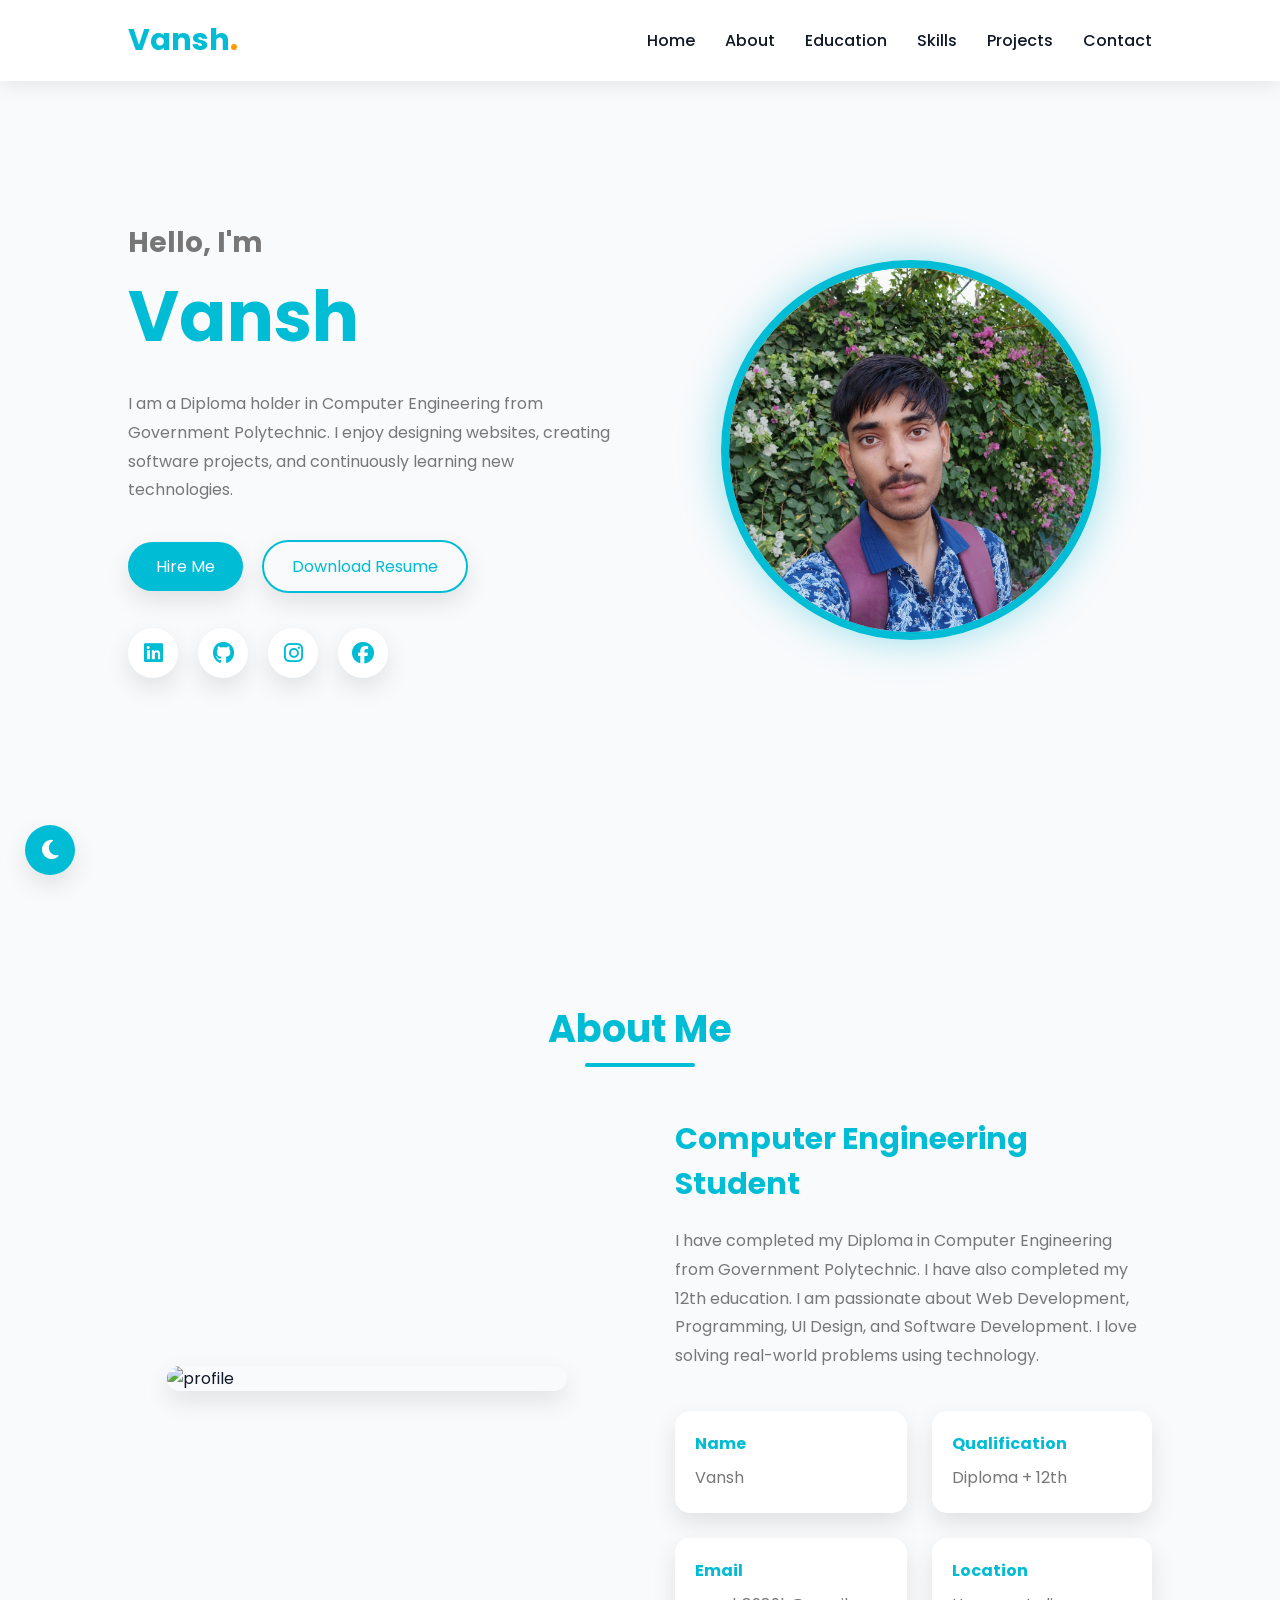
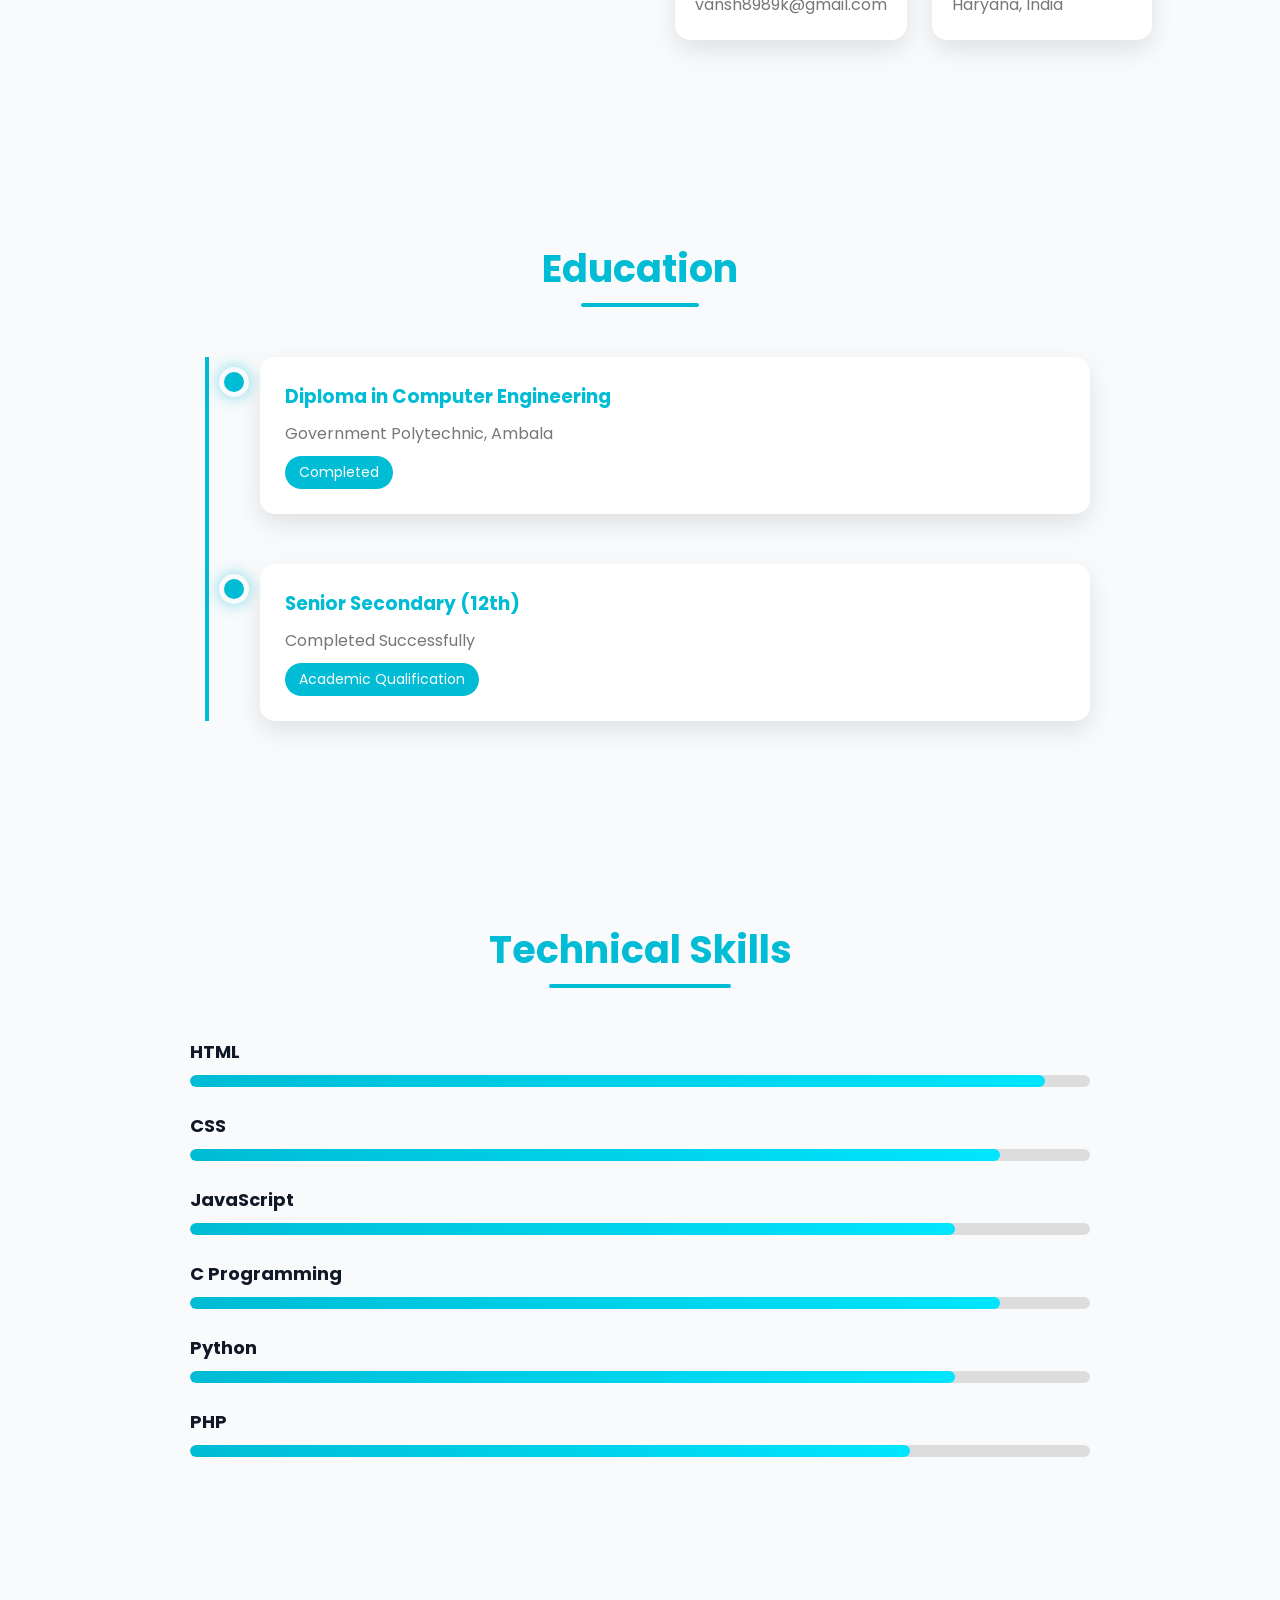
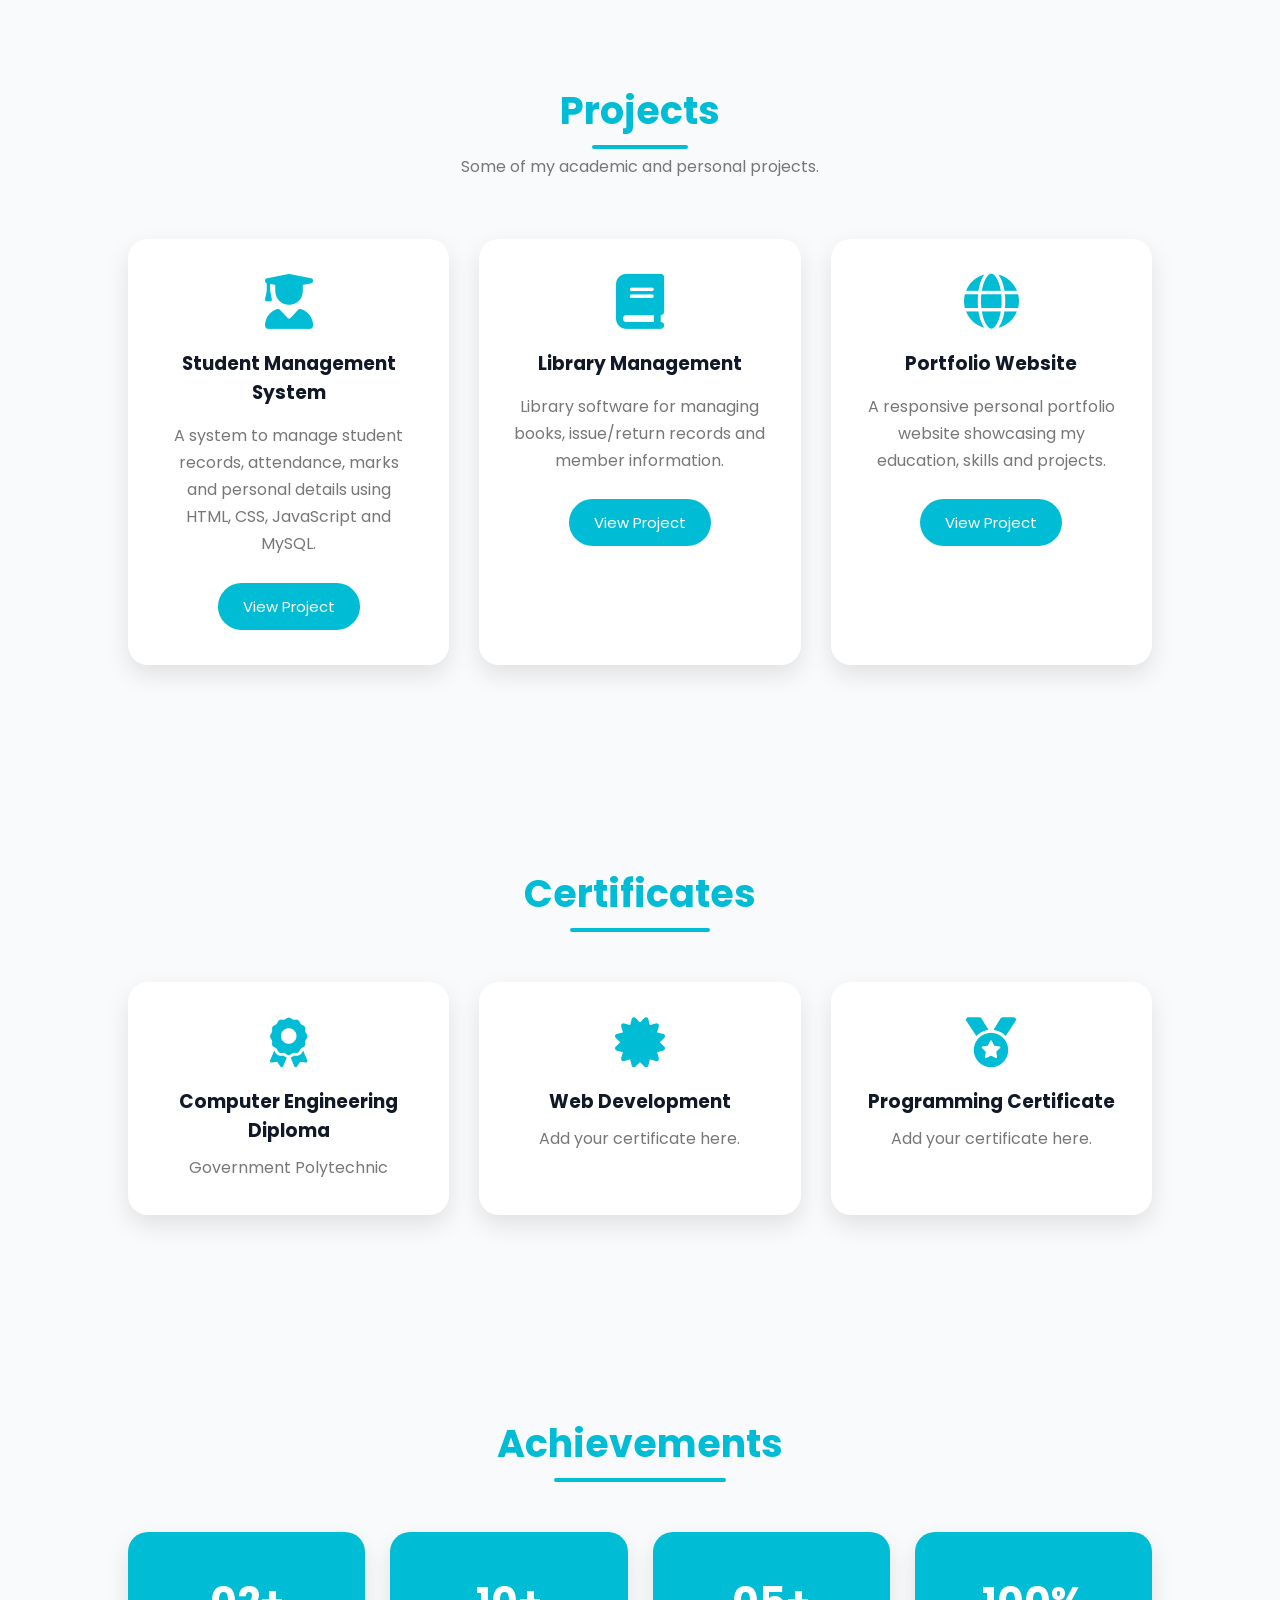
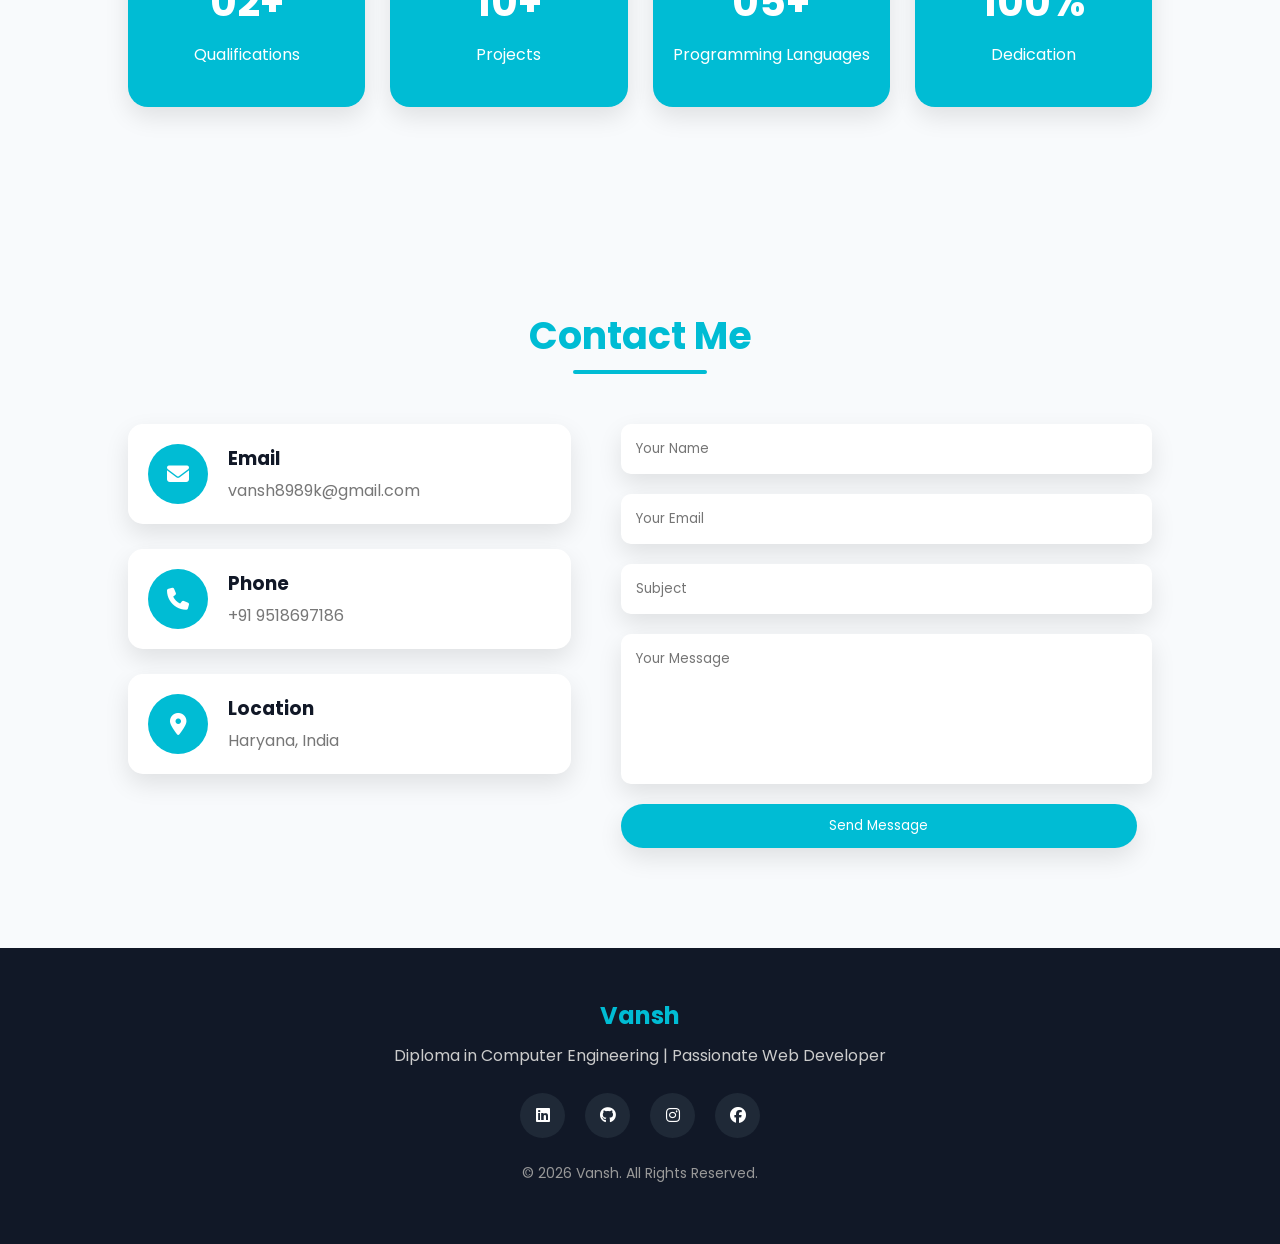
==== index.html @ abb5da5a "Add files via upload" ====
<!DOCTYPE html>
<html lang="en">
<head>
    <meta charset="UTF-8">
    <meta name="viewport" content="width=device-width, initial-scale=1.0">
    <title>Vansh | Computer Engineer Portfolio</title>

    <!-- CSS -->
    <link rel="stylesheet" href="style.css">

    <!-- Google Fonts -->
    <link rel="preconnect" href="https://fonts.googleapis.com">
    <link href="https://fonts.googleapis.com/css2?family=Poppins:wght@300;400;500;600;700;800&display=swap" rel="stylesheet">

    <!-- Font Awesome -->
    <link rel="stylesheet"
    href="https://cdnjs.cloudflare.com/ajax/libs/font-awesome/6.5.2/css/all.min.css">
</head>

<body>

<!--==================== NAVBAR ====================-->

<header>

<nav class="navbar">

<div class="logo">
<h2>Vansh<span>.</span></h2>
</div>

<ul class="nav-links">

<li><a href="#home">Home</a></li>

<li><a href="#about">About</a></li>

<li><a href="#education">Education</a></li>

<li><a href="#skills">Skills</a></li>

<li><a href="#projects">Projects</a></li>

<li><a href="#contact">Contact</a></li>

</ul>

<div class="menu-btn">
<i class="fas fa-bars"></i>
</div>

</nav>

</header>

<!--==================== HOME ====================-->

<section id="home" class="home">

<div class="hero-left">

<h3>Hello, I'm</h3>

<h1>Vansh</h1>

<h2><span class="typing"></span></h2>

<p>

I am a Diploma holder in Computer Engineering from Government Polytechnic.

I enjoy designing websites, creating software projects,

and continuously learning new technologies.

</p>

<div class="buttons">

<a href="#contact" class="btn">Hire Me</a>

<a href="#" class="btn btn2">Download Resume</a>

</div>

<div class="social">

<a href="#"><i class="fab fa-linkedin"></i></a>

<a href="#"><i class="fab fa-github"></i></a>

<a href="#"><i class="fab fa-instagram"></i></a>

<a href="#"><i class="fab fa-facebook"></i></a>

</div>

</div>

<div class="hero-right">

<div class="image-card">

<img src="van_me.jpeg" alt="Profile">

</div>

</div>

</section>

<!--==================== ABOUT ====================-->

<section id="about">

<div class="section-title">

<h2>About Me</h2>

</div>

<div class="about-container">

<div class="about-image">

<img src="profile.png" alt="profile">

</div>

<div class="about-content">

<h3>Computer Engineering Student</h3>

<p>

I have completed my Diploma in Computer Engineering from Government Polytechnic.

I have also completed my 12th education.

I am passionate about Web Development,

Programming,

UI Design,

and Software Development.

I love solving real-world problems using technology.

</p>

<div class="about-info">

<div>

<h4>Name</h4>

<p>Vansh</p>

</div>

<div>

<h4>Qualification</h4>

<p>Diploma + 12th</p>

</div>

<div>

<h4>Email</h4>

<p>vansh8989k@gmail.com</p>

</div>

<div>

<h4>Location</h4>

<p>Haryana, India</p>

</div>

</div>

</div>

</div>

</section>

<!--==================== EDUCATION ====================-->

<section id="education">

<div class="section-title">

<h2>Education</h2>

</div>

<div class="timeline">

<div class="timeline-item">

<div class="circle"></div>

<div class="content">

<h3>Diploma in Computer Engineering</h3>

<p>Government Polytechnic, Ambala</p>

<span>Completed</span>

</div>

</div>

<div class="timeline-item">

<div class="circle"></div>

<div class="content">

<h3>Senior Secondary (12th)</h3>

<p>Completed Successfully</p>

<span>Academic Qualification</span>

</div>

</div>

</div>

</section>

<!--==================== SKILLS ====================-->

<section id="skills">

<div class="section-title">

<h2>Technical Skills</h2>

</div>

<div class="skills-container">

<div class="skill">

<h4>HTML</h4>

<div class="bar">

<div class="progress html"></div>

</div>

</div>

<div class="skill">

<h4>CSS</h4>

<div class="bar">

<div class="progress css"></div>

</div>

</div>

<div class="skill">

<h4>JavaScript</h4>

<div class="bar">

<div class="progress js"></div>

</div>

</div>

<div class="skill">

<h4>C Programming</h4>

<div class="bar">

<div class="progress c"></div>

</div>

</div>

<div class="skill">

<h4>Python</h4>

<div class="bar">

<div class="progress cpp"></div>

</div>

</div>

<div class="skill">

<h4>PHP</h4>

<div class="bar">

<div class="progress java"></div>

</div>

</div>

</div>

</section>

<!-- Next sections (Projects, Contact, Footer) will be added in Part 2 -->

<script src="script.js"></script>

<!--==================== PROJECTS ====================-->

<section id="projects">

    <div class="section-title">
        <h2>Projects</h2>
        <p>Some of my academic and personal projects.</p>
    </div>

    <div class="projects-container">

        <div class="project-card">
            <i class="fas fa-user-graduate"></i>
            <h3>Student Management System</h3>
            <p>
                A system to manage student records, attendance,
                marks and personal details using HTML, CSS,
                JavaScript and MySQL.
            </p>
            <button class="project-btn">View Project</button>
        </div>

        <div class="project-card">
            <i class="fas fa-book"></i>
            <h3>Library Management</h3>
            <p>
                Library software for managing books,
                issue/return records and member information.
            </p>
            <button class="project-btn">View Project</button>
        </div>

        <div class="project-card">
            <i class="fas fa-globe"></i>
            <h3>Portfolio Website</h3>
            <p>
                A responsive personal portfolio website
                showcasing my education, skills and projects.
            </p>
            <button class="project-btn">View Project</button>
        </div>

    </div>

</section>

<!--==================== CERTIFICATES ====================-->

<section id="certificates">

    <div class="section-title">
        <h2>Certificates</h2>
    </div>

    <div class="certificate-container">

        <div class="certificate-card">
            <i class="fas fa-award"></i>
            <h3>Computer Engineering Diploma</h3>
            <p>Government Polytechnic</p>
        </div>

        <div class="certificate-card">
            <i class="fas fa-certificate"></i>
            <h3>Web Development</h3>
            <p>Add your certificate here.</p>
        </div>

        <div class="certificate-card">
            <i class="fas fa-medal"></i>
            <h3>Programming Certificate</h3>
            <p>Add your certificate here.</p>
        </div>

    </div>

</section>

<!--==================== ACHIEVEMENTS ====================-->

<section id="achievements">

    <div class="section-title">
        <h2>Achievements</h2>
    </div>

    <div class="achievement-container">

        <div class="achievement-card">
            <h2>02+</h2>
            <p>Qualifications</p>
        </div>

        <div class="achievement-card">
            <h2>10+</h2>
            <p>Projects</p>
        </div>

        <div class="achievement-card">
            <h2>05+</h2>
            <p>Programming Languages</p>
        </div>

        <div class="achievement-card">
            <h2>100%</h2>
            <p>Dedication</p>
        </div>

    </div>

</section>

<!--==================== CONTACT ====================-->

<section id="contact">

    <div class="section-title">
        <h2>Contact Me</h2>
    </div>

    <div class="contact-container">

        <div class="contact-info">

            <div class="info-box">
                <i class="fas fa-envelope"></i>
                <div>
                    <h3>Email</h3>
                    <p>vansh8989k@gmail.com</p>
                </div>
            </div>

            <div class="info-box">
                <i class="fas fa-phone"></i>
                <div>
                    <h3>Phone</h3>
                    <p>+91 9518697186</p>
                </div>
            </div>

            <div class="info-box">
                <i class="fas fa-location-dot"></i>
                <div>
                    <h3>Location</h3>
                    <p>Haryana, India</p>
                </div>
            </div>

        </div>

        <form class="contact-form">

            <input type="text" placeholder="Your Name" required>

            <input type="email" placeholder="Your Email" required>

            <input type="text" placeholder="Subject">

            <textarea rows="6" placeholder="Your Message"></textarea>

            <button type="submit" class="btn">
                Send Message
            </button>

        </form>

    </div>

</section>

<!--==================== FOOTER ====================-->

<footer>

    <h2>Vansh</h2>

    <p>
        Diploma in Computer Engineering |
        Passionate Web Developer
    </p>

    <div class="footer-social">

        <a href="#"><i class="fab fa-linkedin"></i></a>

        <a href="#"><i class="fab fa-github"></i></a>

        <a href="#"><i class="fab fa-instagram"></i></a>

        <a href="#"><i class="fab fa-facebook"></i></a>

    </div>

    <p class="copyright">
        © 2026 Vansh. All Rights Reserved.
    </p>

</footer>

<!-- Scroll To Top -->

<button id="topBtn">
    <i class="fas fa-arrow-up"></i>
</button>

<!-- Dark Mode Button -->

<div class="theme-toggle">
    <i class="fas fa-moon"></i>
</div>

<!-- Particle Background -->

<div id="particles-js"></div>


</body>
</html>
</body>
</html>
---- style.css ----
/*=========================
Google Font
=========================*/
@import url('https://fonts.googleapis.com/css2?family=Poppins:wght@300;400;500;600;700;800&display=swap');

/*=========================
Root Colors
=========================*/
:root{
    --primary:#00bcd4;
    --secondary:#0097a7;
    --dark:#111827;
    --light:#f5f5f5;
    --white:#ffffff;
    --gray:#777;
    --bg:#f8fafc;
    --card:#ffffff;
    --shadow:0 10px 25px rgba(0,0,0,.1);
}

body.dark{
    --bg:#0f172a;
    --card:#1e293b;
    --white:#ffffff;
    --dark:#ffffff;
    --gray:#d1d5db;
}

/*=========================
Reset
=========================*/
*{
    margin:0;
    padding:0;
    box-sizing:border-box;
    font-family:'Poppins',sans-serif;
    scroll-behavior:smooth;
}

body{
    background:var(--bg);
    color:var(--dark);
    overflow-x:hidden;
}

a{
    text-decoration:none;
}

ul{
    list-style:none;
}

img{
    width:100%;
    display:block;
}

/*=========================
Section
=========================*/
section{
    padding:100px 10%;
}

.section-title{
    text-align:center;
    margin-bottom:60px;
}

.section-title h2{
    font-size:38px;
    color:var(--primary);
    position:relative;
    display:inline-block;
}

.section-title h2::after{
    content:"";
    width:60%;
    height:4px;
    background:var(--primary);
    position:absolute;
    left:20%;
    bottom:-10px;
    border-radius:20px;
}

.section-title p{
    margin-top:15px;
    color:var(--gray);
}

/*=========================
Navbar
=========================*/

header{
    position:fixed;
    width:100%;
    top:0;
    left:0;
    z-index:999;
    background:rgba(255,255,255,.9);
    backdrop-filter:blur(15px);
    box-shadow:0 5px 20px rgba(0,0,0,.08);
}

body.dark header{
    background:#111827;
}

.navbar{
    display:flex;
    justify-content:space-between;
    align-items:center;
    padding:18px 10%;
}

.logo h2{
    color:var(--primary);
    font-size:30px;
}

.logo span{
    color:#ff9800;
}

.nav-links{
    display:flex;
    gap:30px;
}

.nav-links a{
    color:var(--dark);
    font-weight:500;
    transition:.3s;
}

.nav-links a:hover{
    color:var(--primary);
}

.menu-btn{
    display:none;
    font-size:26px;
    cursor:pointer;
}

/*=========================
Buttons
=========================*/

.btn{
    display:inline-block;
    background:var(--primary);
    color:#fff;
    padding:12px 28px;
    border-radius:30px;
    transition:.4s;
    margin-right:15px;
    box-shadow:var(--shadow);
}

.btn:hover{
    background:var(--secondary);
    transform:translateY(-4px);
}

.btn2{
    background:transparent;
    border:2px solid var(--primary);
    color:var(--primary);
}

.btn2:hover{
    color:#fff;
}

/*=========================
Home
=========================*/

.home{
    display:flex;
    justify-content:space-between;
    align-items:center;
    min-height:100vh;
    gap:60px;
}

.hero-left{
    flex:1;
}

.hero-left h3{
    font-size:28px;
    color:var(--gray);
}

.hero-left h1{
    font-size:70px;
    color:var(--primary);
}

.hero-left h2{
    margin:10px 0 20px;
    font-size:34px;
}

.typing{
    color:#ff9800;
}

.hero-left p{
    color:var(--gray);
    line-height:1.8;
    max-width:600px;
    margin-bottom:35px;
}

.buttons{
    margin-bottom:35px;
}

.social{
    display:flex;
    gap:20px;
}

.social a{
    width:50px;
    height:50px;
    border-radius:50%;
    background:var(--card);
    display:flex;
    justify-content:center;
    align-items:center;
    box-shadow:var(--shadow);
    color:var(--primary);
    transition:.4s;
    font-size:22px;
}

.social a:hover{
    background:var(--primary);
    color:#fff;
    transform:translateY(-8px);
}

/*=========================
Profile Image
=========================*/

.hero-right{
    flex:1;
    display:flex;
    justify-content:center;
}

.image-card{
    width:380px;
    height:380px;
    border-radius:50%;
    overflow:hidden;
    border:8px solid var(--primary);
    box-shadow:0 0 40px rgba(0,188,212,.4);
    animation:float 4s ease-in-out infinite;
}

.image-card img{
    width:100%;
    height:100%;
    object-fit:cover;
}

@keyframes float{

0%{
transform:translateY(0);
}

50%{
transform:translateY(-15px);
}

100%{
transform:translateY(0);
}

}

/*=========================
About
=========================*/

.about-container{
    display:grid;
    grid-template-columns:1fr 1fr;
    gap:70px;
    align-items:center;
}

.about-image img{
    width:400px;
    margin:auto;
    border-radius:20px;
    box-shadow:var(--shadow);
}

.about-content h3{
    color:var(--primary);
    font-size:30px;
    margin-bottom:20px;
}

.about-content p{
    line-height:1.8;
    color:var(--gray);
}

.about-info{
    display:grid;
    grid-template-columns:repeat(2,1fr);
    gap:25px;
    margin-top:40px;
}

.about-info div{
    background:var(--card);
    padding:20px;
    border-radius:15px;
    box-shadow:var(--shadow);
}

.about-info h4{
    color:var(--primary);
    margin-bottom:8px;
}

/*=========================
Scrollbar
=========================*/

::-webkit-scrollbar{
    width:10px;
}

::-webkit-scrollbar-thumb{
    background:var(--primary);
    border-radius:20px;
}

::-webkit-scrollbar-track{
    background:#ddd;
}






/*=========================
Education
=========================*/

.timeline{
    position:relative;
    max-width:900px;
    margin:auto;
    padding-left:30px;
}

.timeline::before{
    content:"";
    position:absolute;
    left:15px;
    top:0;
    width:4px;
    height:100%;
    background:var(--primary);
}

.timeline-item{
    position:relative;
    margin-bottom:50px;
    padding-left:40px;
}

.timeline-item:last-child{
    margin-bottom:0;
}

.circle{
    position:absolute;
    left:-1px;
    top:10px;
    width:30px;
    height:30px;
    background:var(--primary);
    border-radius:50%;
    border:5px solid var(--bg);
    box-shadow:0 0 15px rgba(0,188,212,.5);
}

.timeline .content{
    background:var(--card);
    padding:25px;
    border-radius:15px;
    box-shadow:var(--shadow);
    transition:.4s;
}

.timeline .content:hover{
    transform:translateY(-8px);
}

.timeline .content h3{
    color:var(--primary);
    margin-bottom:10px;
}

.timeline .content p{
    color:var(--gray);
    margin-bottom:10px;
}

.timeline .content span{
    display:inline-block;
    background:var(--primary);
    color:#fff;
    padding:6px 14px;
    border-radius:20px;
    font-size:14px;
}

/*=========================
Skills
=========================*/

.skills-container{
    max-width:900px;
    margin:auto;
}

.skill{
    margin-bottom:25px;
}

.skill h4{
    margin-bottom:10px;
    font-size:18px;
}

.bar{
    width:100%;
    height:12px;
    background:#ddd;
    border-radius:30px;
    overflow:hidden;
}

.progress{
    height:100%;
    border-radius:30px;
    background:linear-gradient(90deg,var(--primary),#00e5ff);
    width:0;
    animation:fillBar 2s forwards;
}

.html{
    width:95%;
}

.css{
    width:90%;
}

.js{
    width:85%;
}

.c{
    width:90%;
}

.cpp{
    width:85%;
}

.java{
    width:80%;
}

@keyframes fillBar{
    from{
        width:0;
    }
}

/*=========================
Projects
=========================*/

.projects-container{
    display:grid;
    grid-template-columns:repeat(auto-fit,minmax(280px,1fr));
    gap:30px;
}

.project-card{
    background:var(--card);
    padding:35px;
    border-radius:20px;
    text-align:center;
    box-shadow:var(--shadow);
    transition:.4s;
    position:relative;
    overflow:hidden;
}

.project-card::before{
    content:"";
    position:absolute;
    top:0;
    left:-100%;
    width:100%;
    height:5px;
    background:var(--primary);
    transition:.5s;
}

.project-card:hover::before{
    left:0;
}

.project-card:hover{
    transform:translateY(-10px);
}

.project-card i{
    font-size:55px;
    color:var(--primary);
    margin-bottom:20px;
}

.project-card h3{
    margin-bottom:15px;
}

.project-card p{
    color:var(--gray);
    line-height:1.7;
    margin-bottom:25px;
}

.project-btn{
    padding:12px 25px;
    border:none;
    background:var(--primary);
    color:#fff;
    border-radius:30px;
    cursor:pointer;
    transition:.3s;
    font-size:15px;
}

.project-btn:hover{
    background:var(--secondary);
    transform:scale(1.05);
}






/*=========================
Certificates
=========================*/

.certificate-container{
    display:grid;
    grid-template-columns:repeat(auto-fit,minmax(250px,1fr));
    gap:30px;
}

.certificate-card{
    background:var(--card);
    padding:35px;
    text-align:center;
    border-radius:20px;
    box-shadow:var(--shadow);
    transition:.4s;
}

.certificate-card:hover{
    transform:translateY(-10px);
}

.certificate-card i{
    font-size:50px;
    color:var(--primary);
    margin-bottom:20px;
}

.certificate-card h3{
    margin-bottom:10px;
}

.certificate-card p{
    color:var(--gray);
}

/*=========================
Achievements
=========================*/

.achievement-container{
    display:grid;
    grid-template-columns:repeat(auto-fit,minmax(180px,1fr));
    gap:25px;
}

.achievement-card{
    background:var(--primary);
    color:#fff;
    text-align:center;
    padding:40px 20px;
    border-radius:20px;
    transition:.4s;
    box-shadow:var(--shadow);
}

.achievement-card:hover{
    transform:translateY(-10px);
}

.achievement-card h2{
    font-size:40px;
    margin-bottom:10px;
}

/*=========================
Contact
=========================*/

.contact-container{
    display:grid;
    grid-template-columns:1fr 1.2fr;
    gap:50px;
}

.contact-info{
    display:flex;
    flex-direction:column;
    gap:25px;
}

.info-box{
    display:flex;
    align-items:center;
    gap:20px;
    background:var(--card);
    padding:20px;
    border-radius:15px;
    box-shadow:var(--shadow);
}

.info-box i{
    width:60px;
    height:60px;
    background:var(--primary);
    color:#fff;
    display:flex;
    justify-content:center;
    align-items:center;
    border-radius:50%;
    font-size:22px;
}

.info-box h3{
    margin-bottom:5px;
}

.info-box p{
    color:var(--gray);
}

.contact-form{
    display:flex;
    flex-direction:column;
    gap:20px;
}

.contact-form input,
.contact-form textarea{
    width:100%;
    padding:15px;
    border:none;
    outline:none;
    border-radius:10px;
    background:var(--card);
    box-shadow:var(--shadow);
    color:var(--dark);
    resize:none;
}

.contact-form button{
    border:none;
    cursor:pointer;
}

/*=========================
Footer
=========================*/

footer{
    background:#111827;
    color:#fff;
    text-align:center;
    padding:50px 10%;
}

footer h2{
    color:var(--primary);
    margin-bottom:10px;
}

footer p{
    color:#ccc;
    margin:10px 0;
}

.footer-social{
    display:flex;
    justify-content:center;
    gap:20px;
    margin:25px 0;
}

.footer-social a{
    width:45px;
    height:45px;
    border-radius:50%;
    background:#1f2937;
    color:#fff;
    display:flex;
    justify-content:center;
    align-items:center;
    transition:.3s;
}

.footer-social a:hover{
    background:var(--primary);
    transform:translateY(-5px);
}

.copyright{
    margin-top:20px;
    font-size:14px;
    color:#999;
}

/*=========================
Scroll To Top Button
=========================*/

#topBtn{
    position:fixed;
    right:25px;
    bottom:25px;
    width:50px;
    height:50px;
    border:none;
    border-radius:50%;
    background:var(--primary);
    color:#fff;
    font-size:20px;
    cursor:pointer;
    display:none;
    z-index:999;
    box-shadow:var(--shadow);
    transition:.3s;
}

#topBtn:hover{
    background:var(--secondary);
    transform:scale(1.1);
}

/*=========================
Dark Mode Toggle
=========================*/

.theme-toggle{
    position:fixed;
    left:25px;
    bottom:25px;
    width:50px;
    height:50px;
    border-radius:50%;
    background:var(--primary);
    color:#fff;
    display:flex;
    justify-content:center;
    align-items:center;
    cursor:pointer;
    font-size:22px;
    box-shadow:var(--shadow);
    z-index:999;
}

/*=========================
Particles
=========================*/

#particles-js{
    position:fixed;
    top:0;
    left:0;
    width:100%;
    height:100%;
    z-index:-1;
}

/*=========================
Responsive
=========================*/

@media(max-width:992px){

.home{
    flex-direction:column-reverse;
    text-align:center;
}

.hero-left p{
    margin:auto;
}

.about-container{
    grid-template-columns:1fr;
    text-align:center;
}

.about-image img{
    width:300px;
}

.contact-container{
    grid-template-columns:1fr;
}

}

@media(max-width:768px){

.nav-links{
    position:absolute;
    top:80px;
    left:-100%;
    width:100%;
    background:var(--card);
    flex-direction:column;
    align-items:center;
    padding:30px 0;
    transition:.4s;
    box-shadow:var(--shadow);
}

.nav-links.active{
    left:0;
}

.menu-btn{
    display:block;
}

.hero-left h1{
    font-size:55px;
}

.hero-left h2{
    font-size:28px;
}

.section-title h2{
    font-size:32px;
}

.about-info{
    grid-template-columns:1fr;
}

.image-card{
    width:280px;
    height:280px;
}

}

@media(max-width:576px){

section{
    padding:80px 7%;
}

.hero-left h1{
    font-size:45px;
}

.hero-left h2{
    font-size:24px;
}

.buttons{
    display:flex;
    flex-direction:column;
    gap:15px;
}

.btn{
    margin-right:0;
}

.social{
    justify-content:center;
}

.footer-social{
    flex-wrap:wrap;
}

}
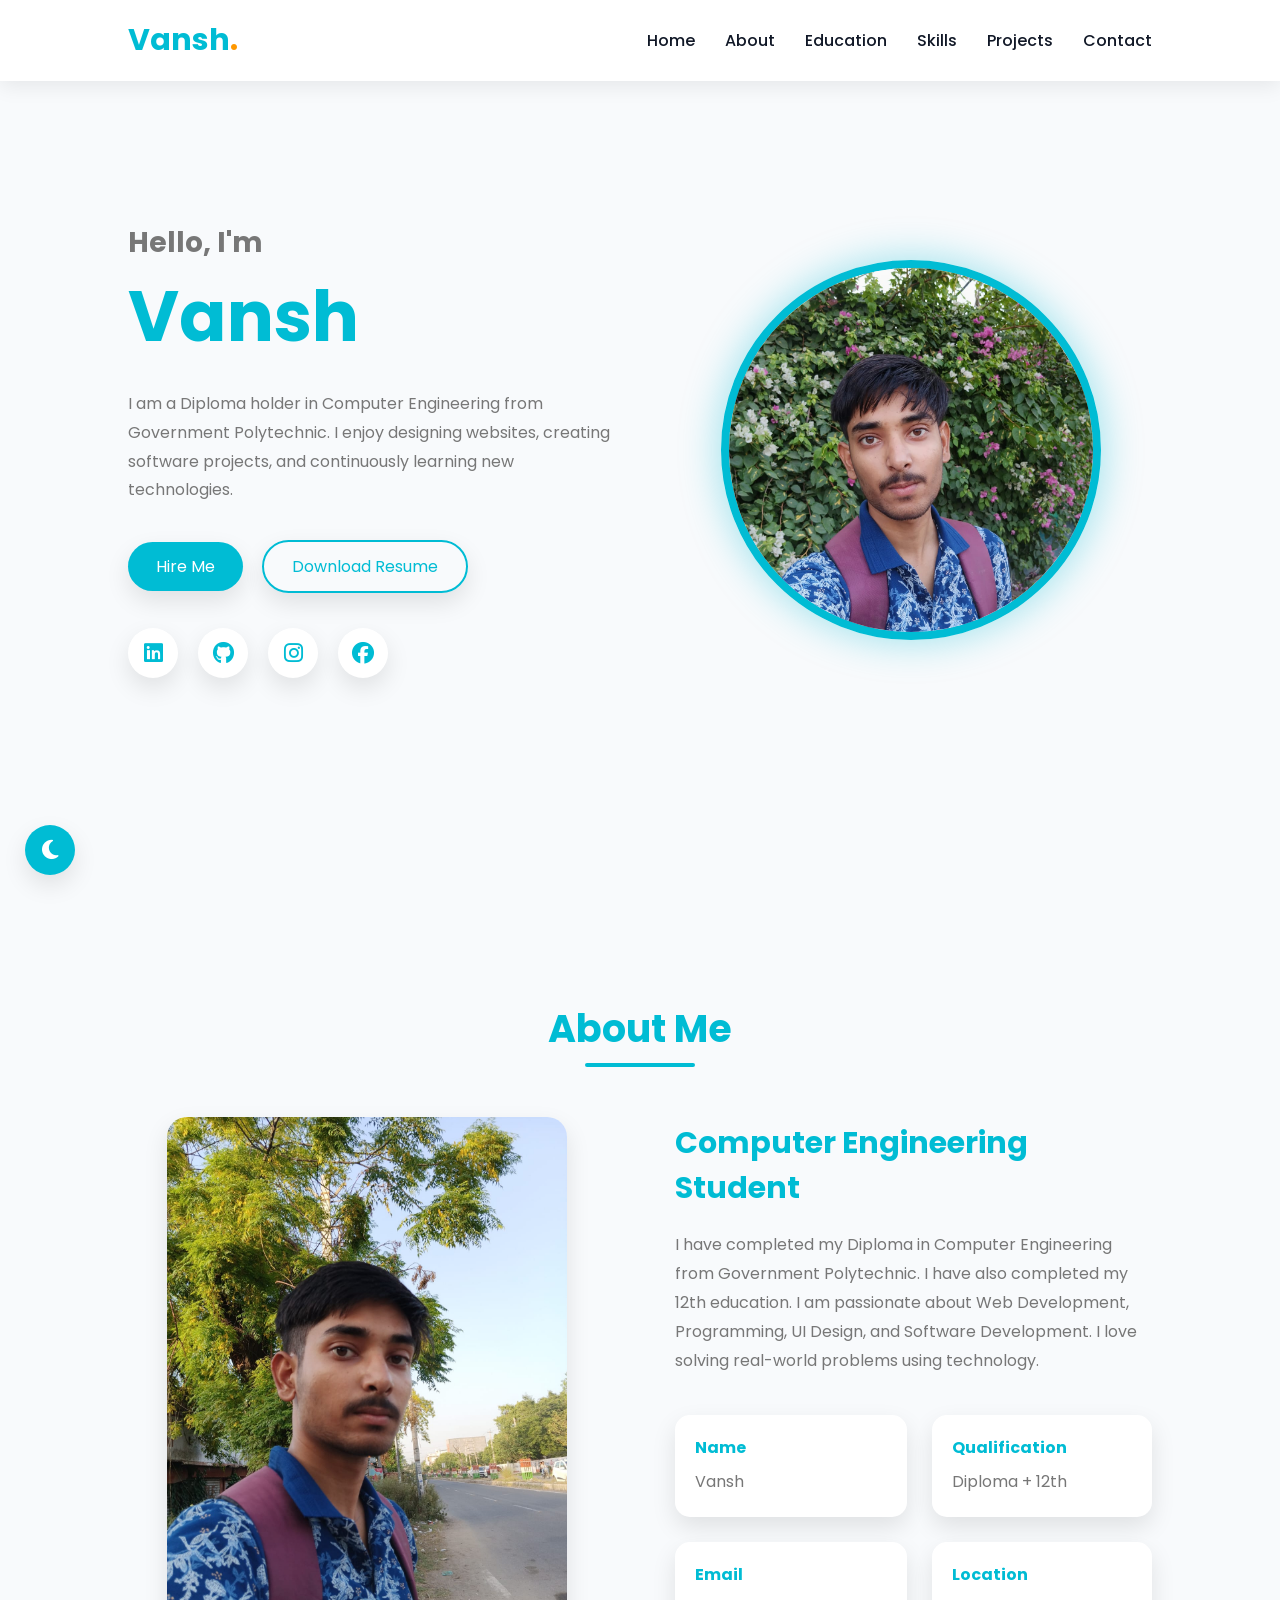
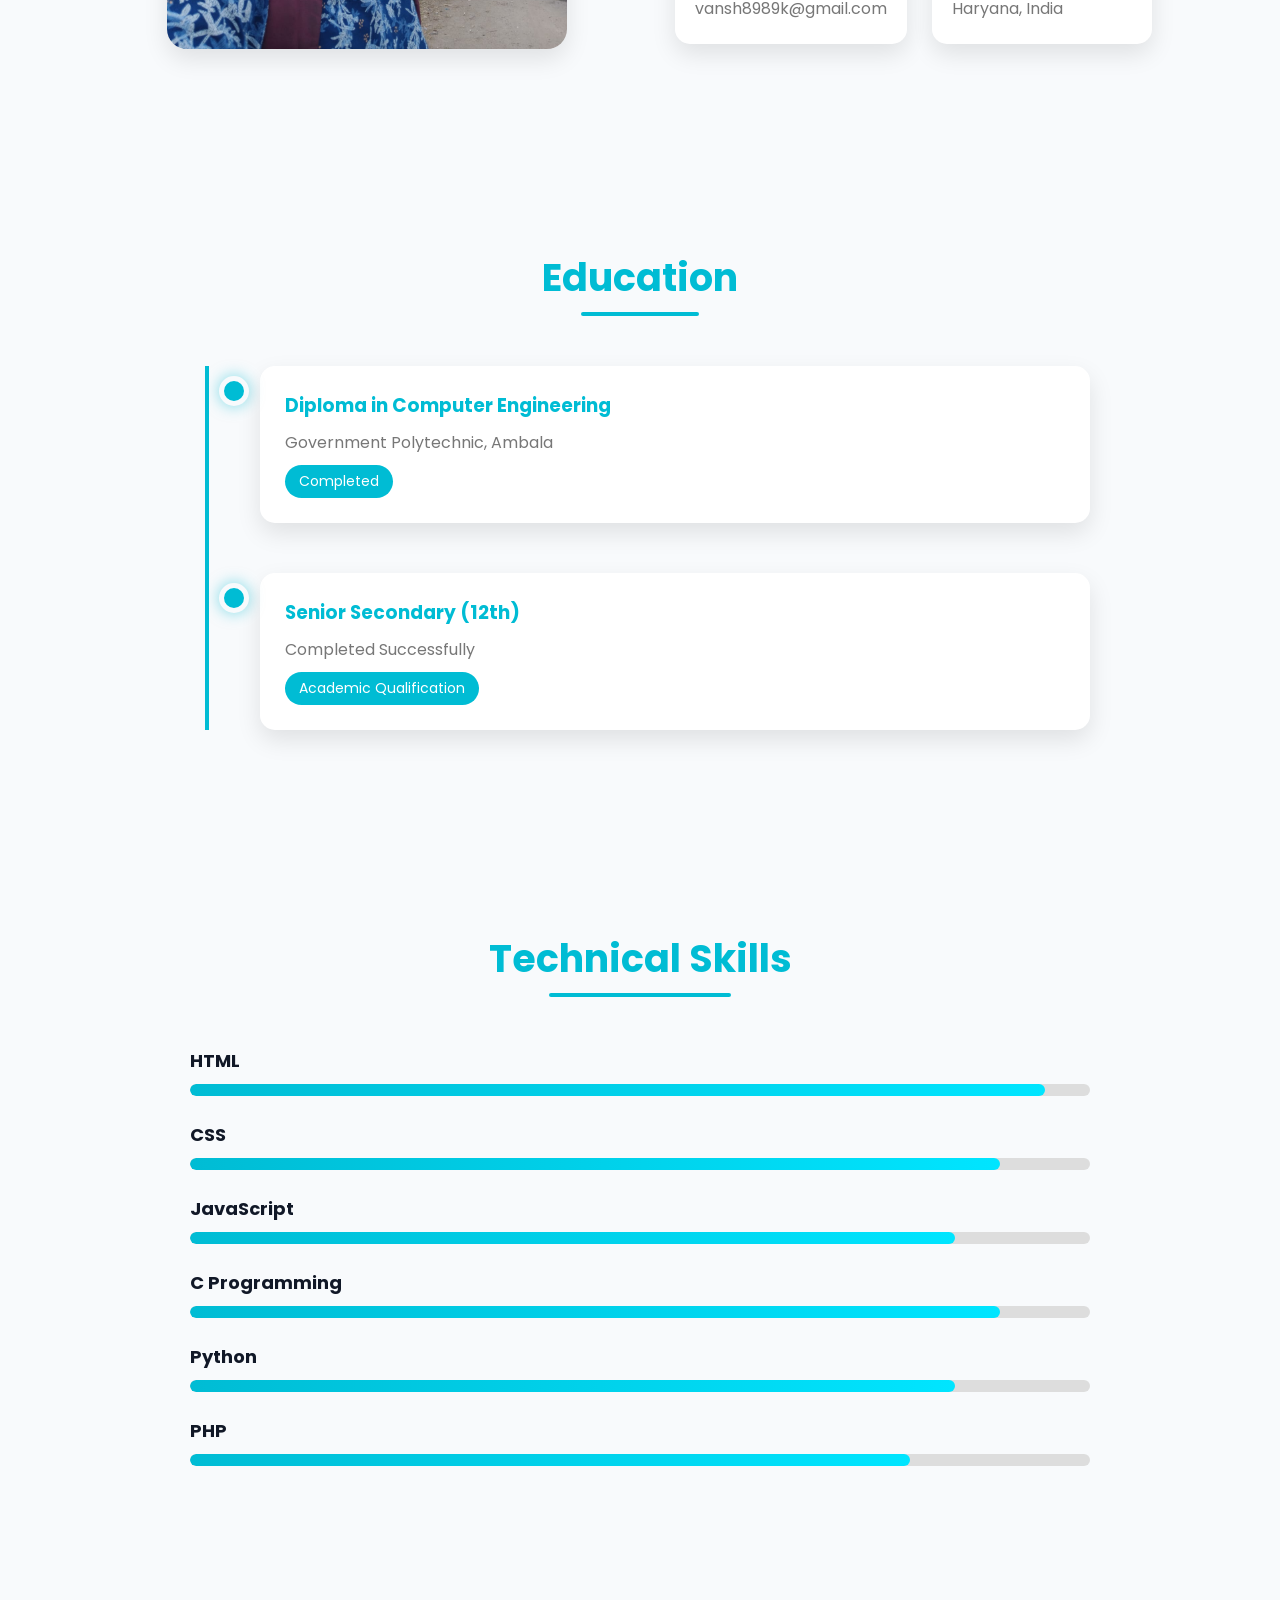
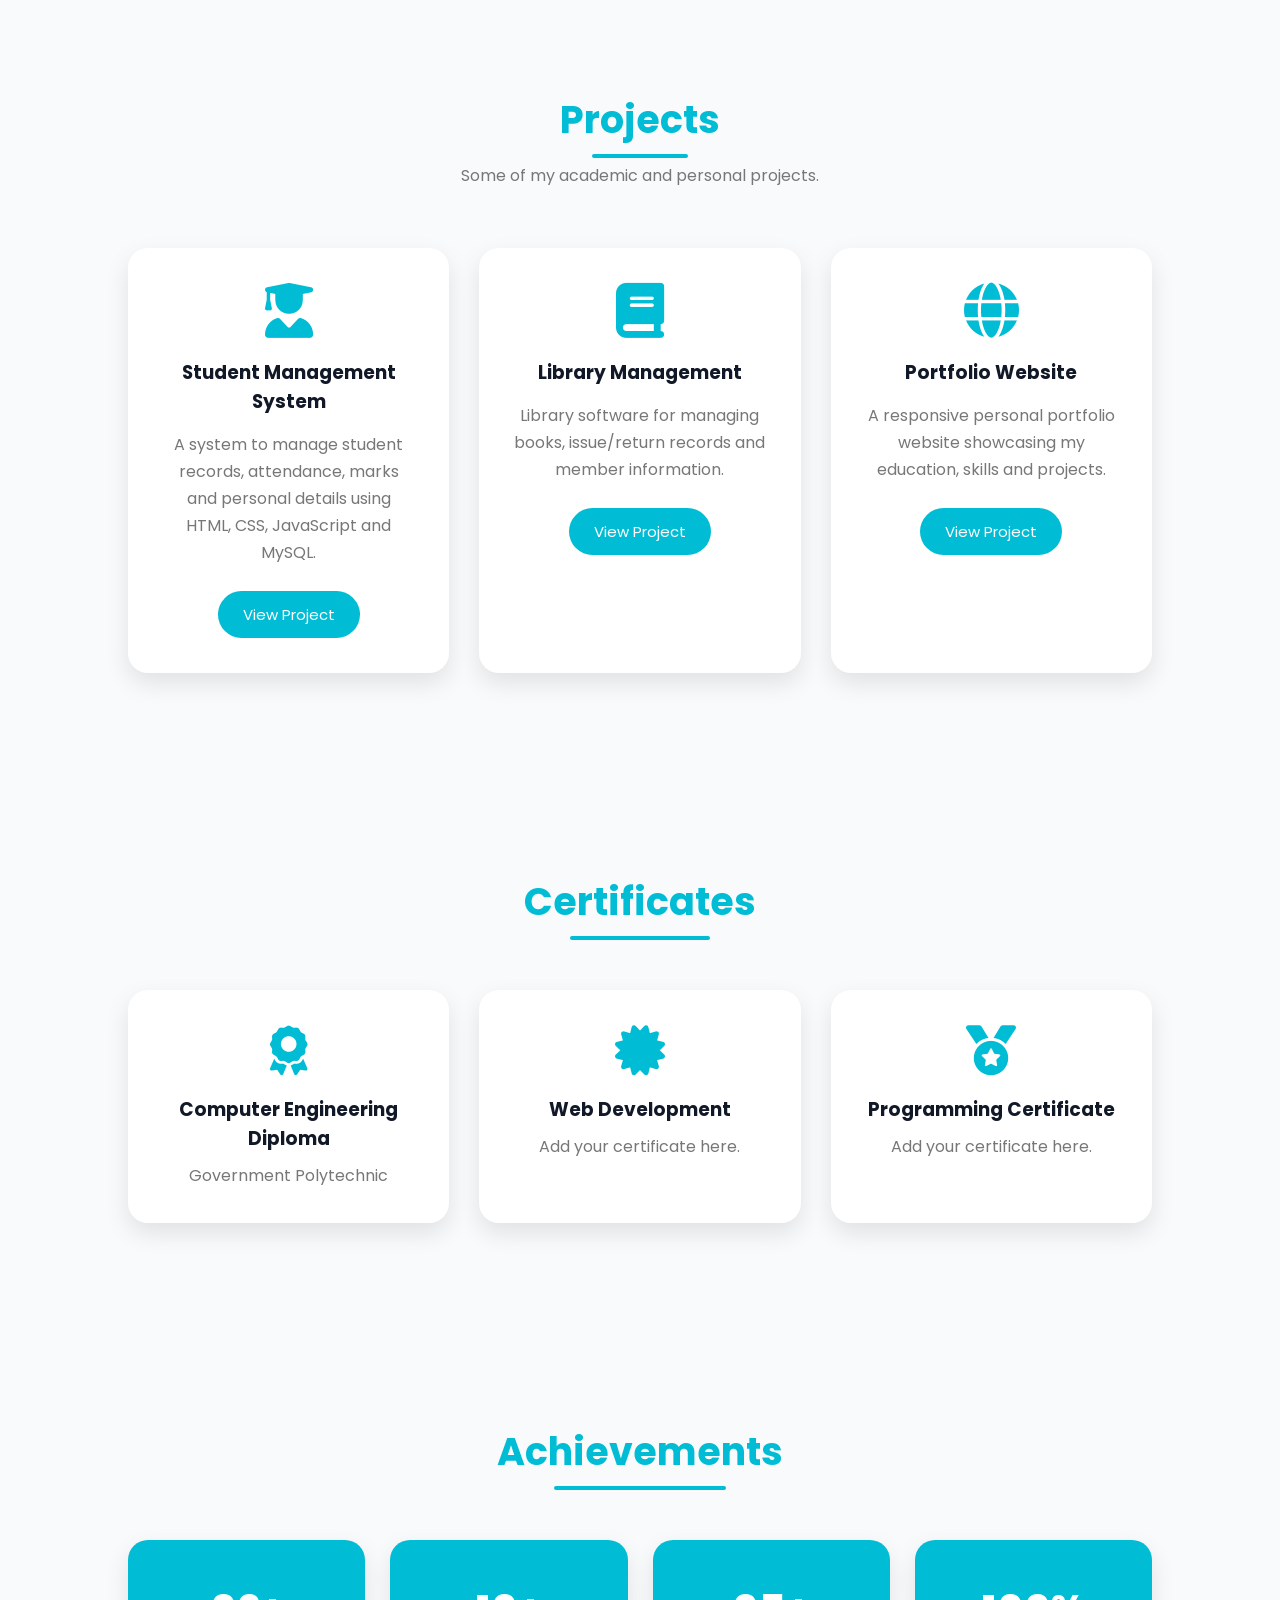
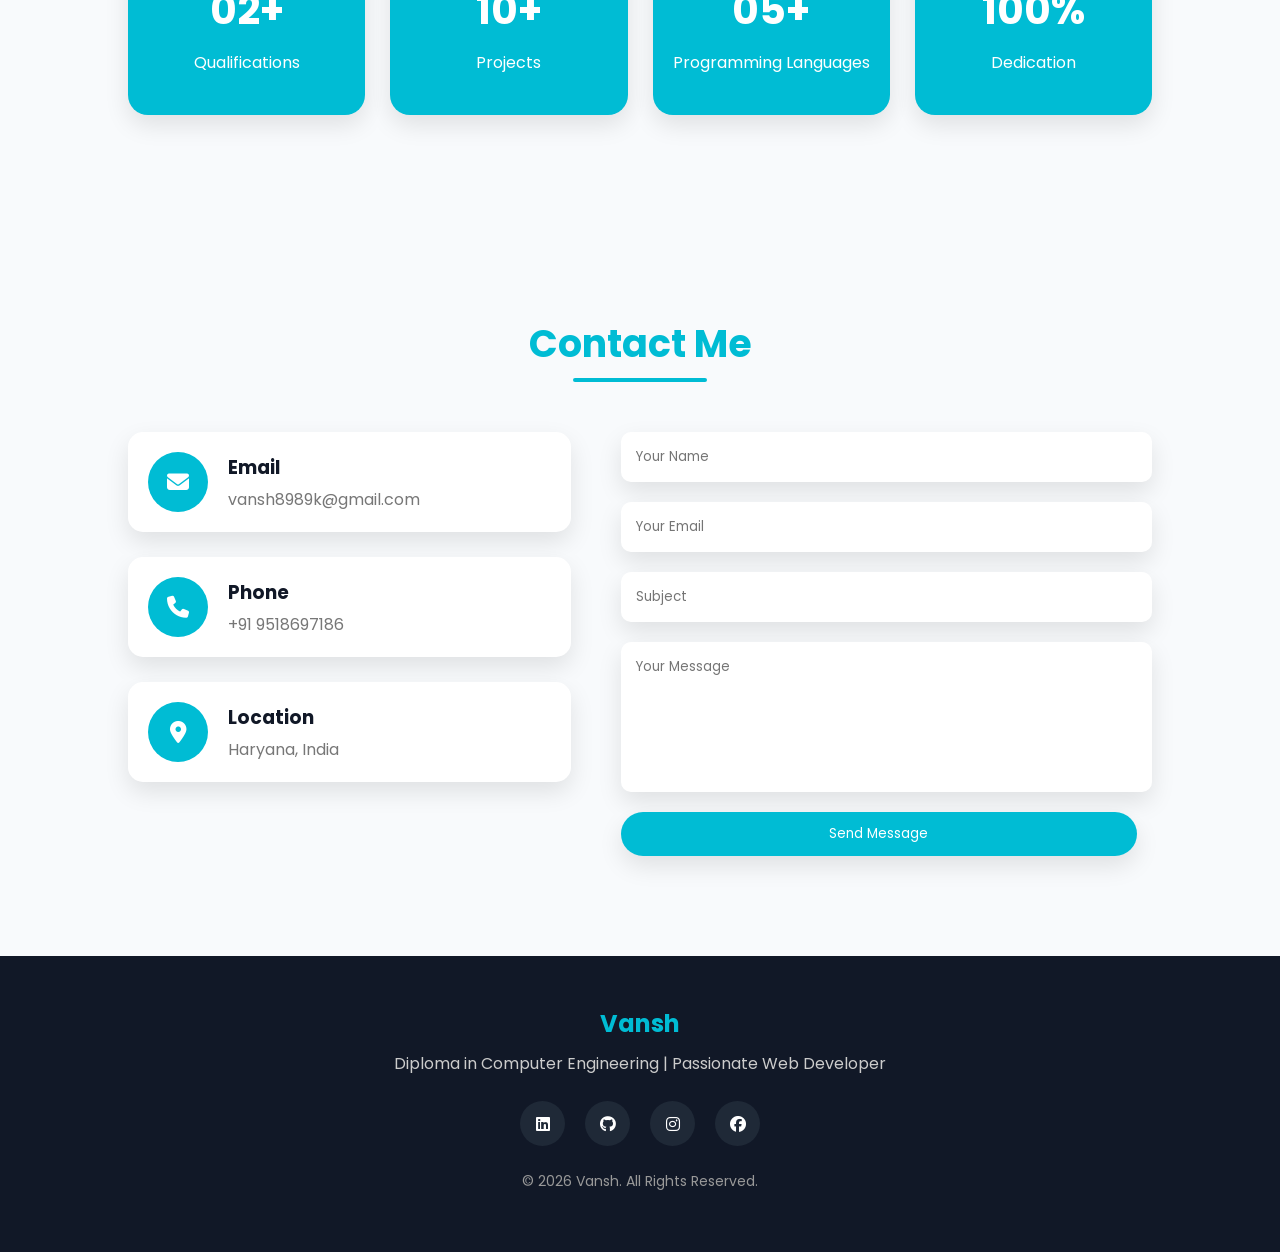
==== commit 00b1cbfc: "Update index.html" ====
--- a/index.html
+++ b/index.html
@@ -3,7 +3,7 @@
 <head>
     <meta charset="UTF-8">
     <meta name="viewport" content="width=device-width, initial-scale=1.0">
-    <title>Vansh | Computer Engineer Portfolio</title>
+    <title>Vansh | Portfolio</title>
 
     <!-- CSS -->
     <link rel="stylesheet" href="style.css">
@@ -123,7 +123,7 @@
 
 <div class="about-image">
 
-<img src="profile.png" alt="profile">
+<img src="van_2.jpeg" alt="profile">
 
 </div>
 
@@ -550,4 +550,4 @@
 </body>
 </html>
 </body>
-</html>+</html>
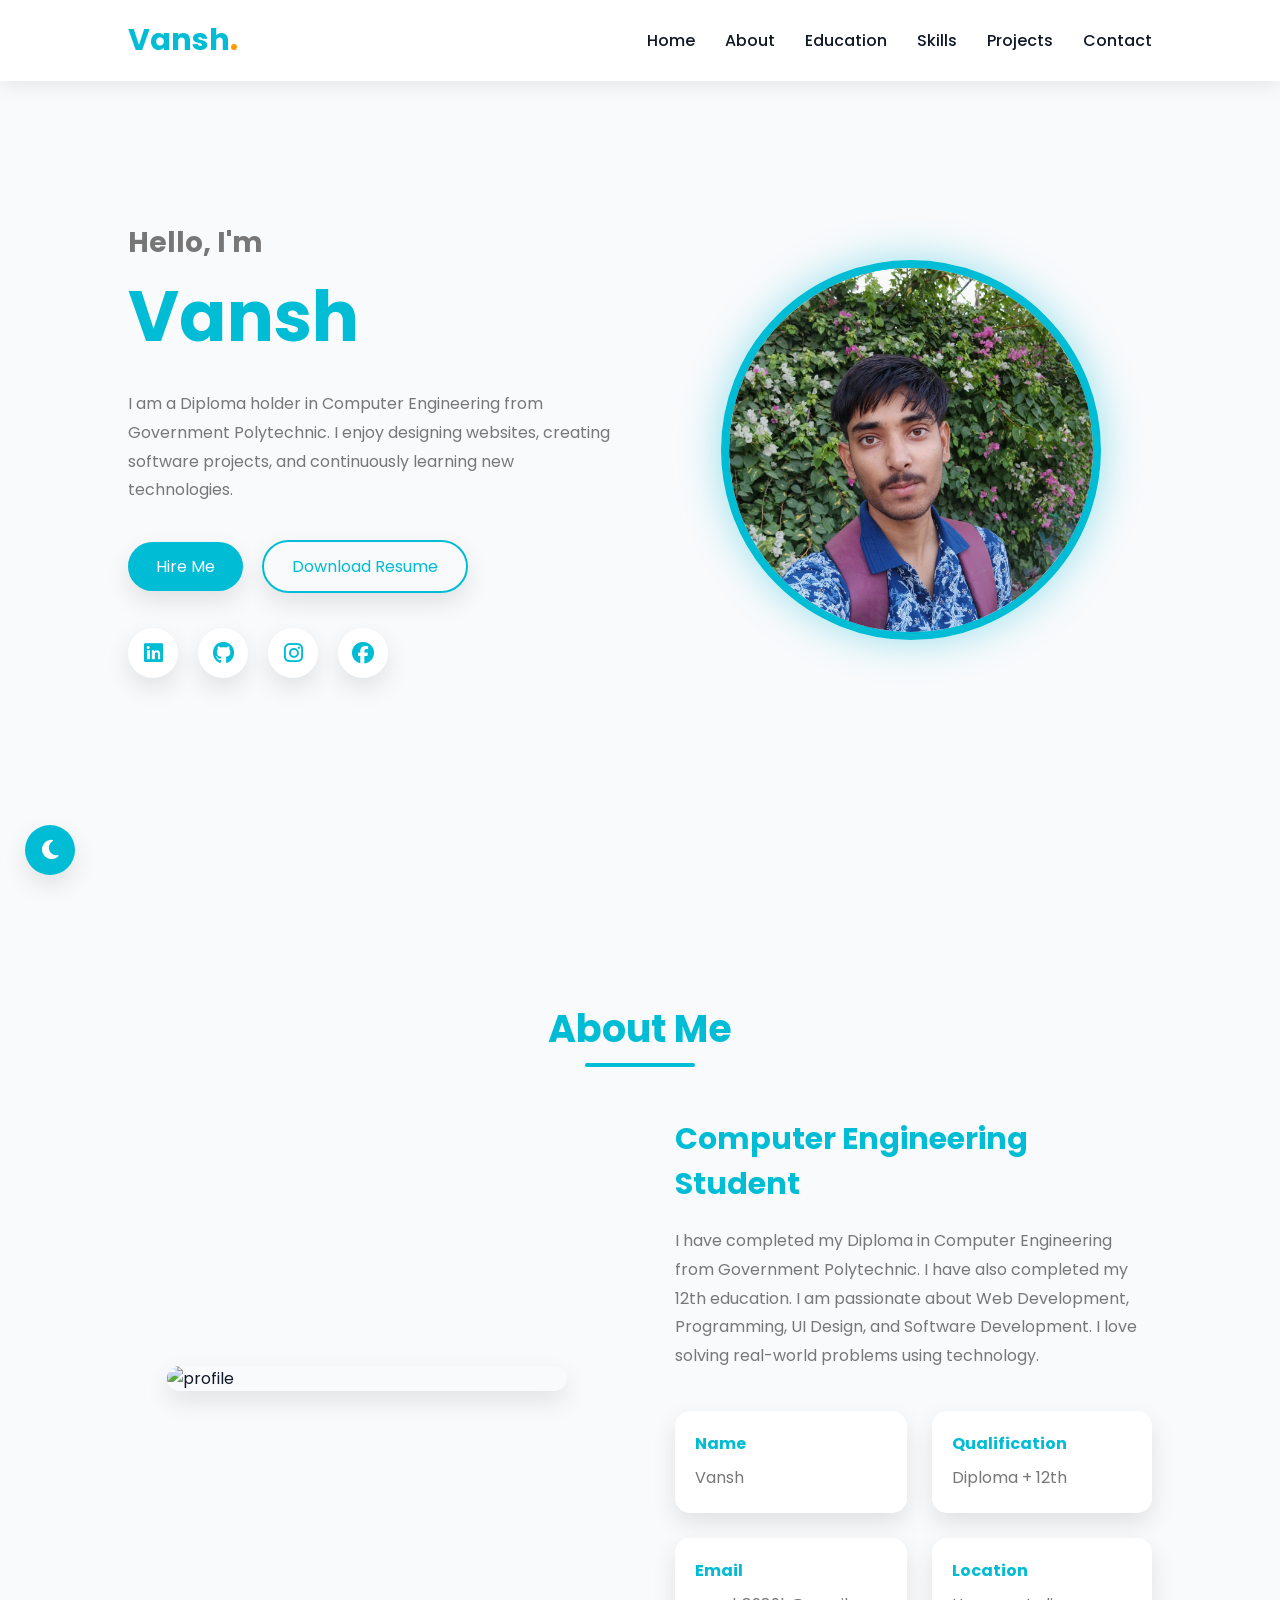
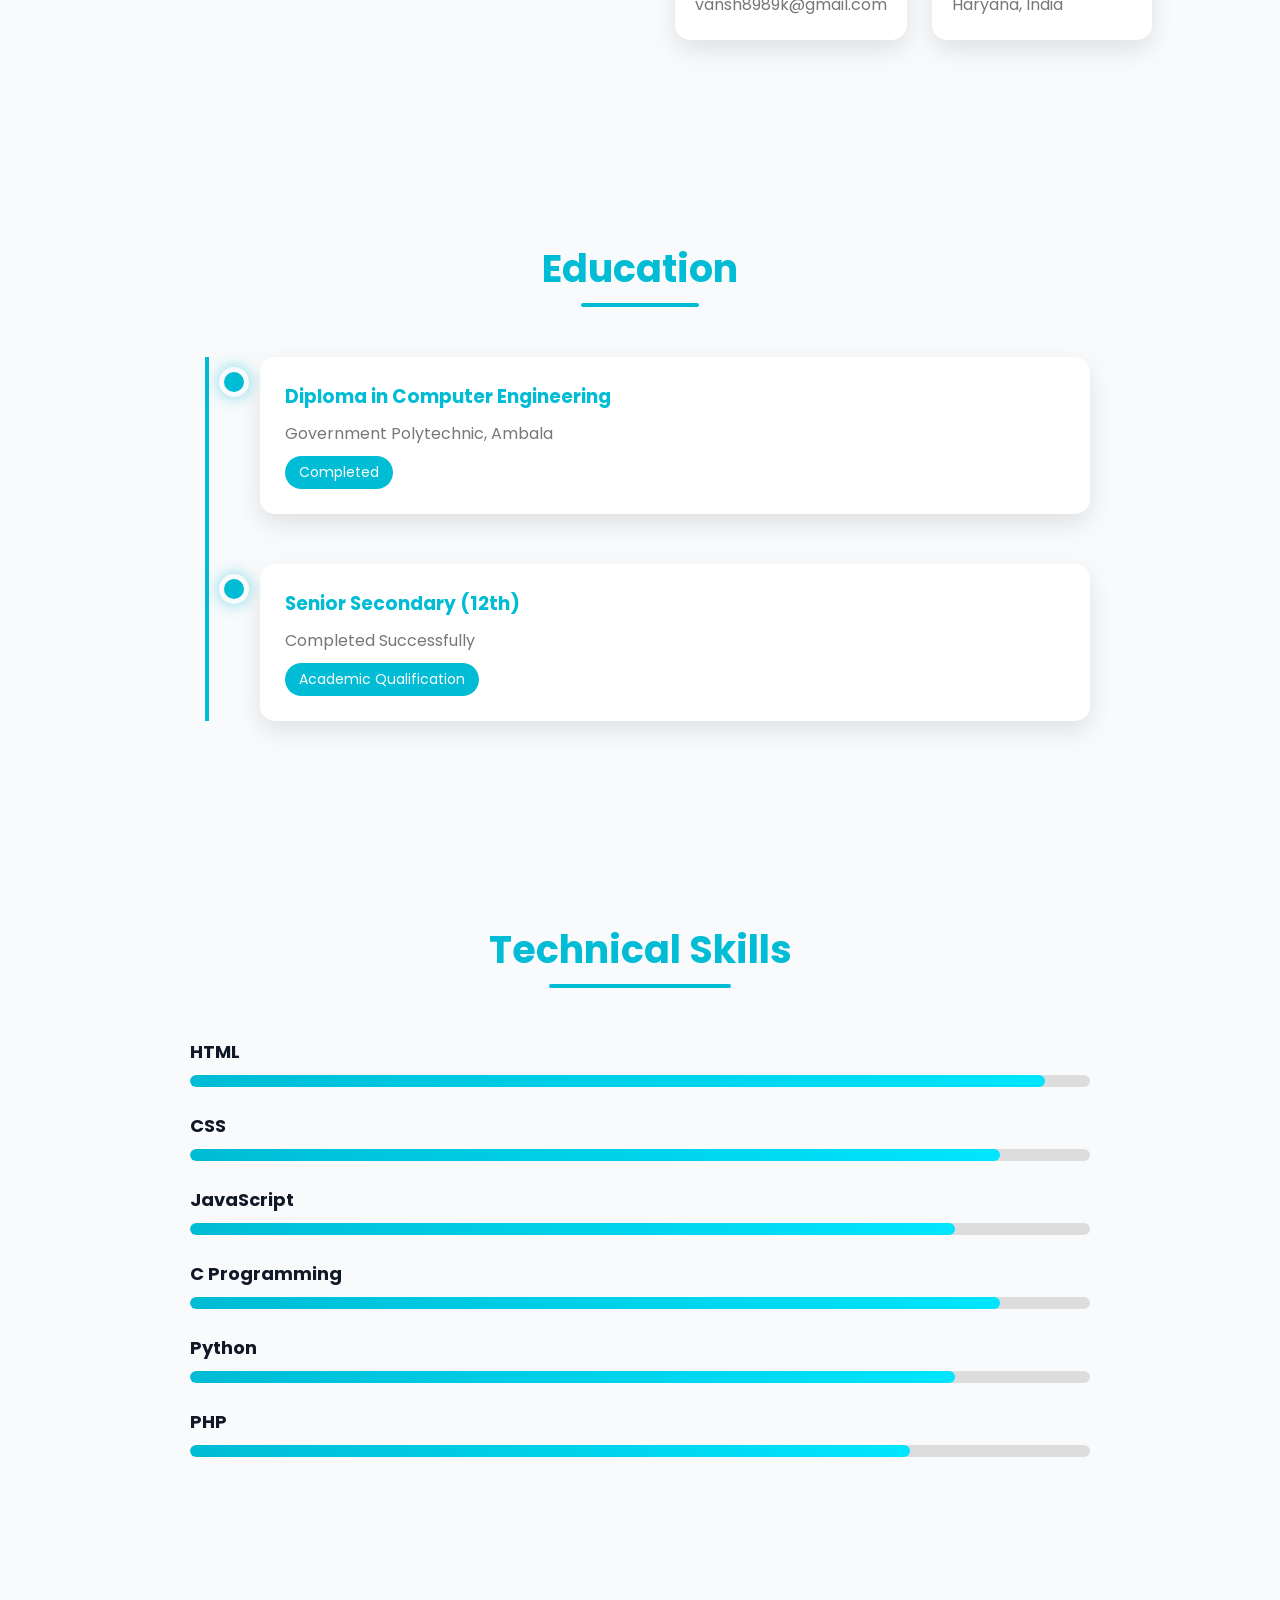
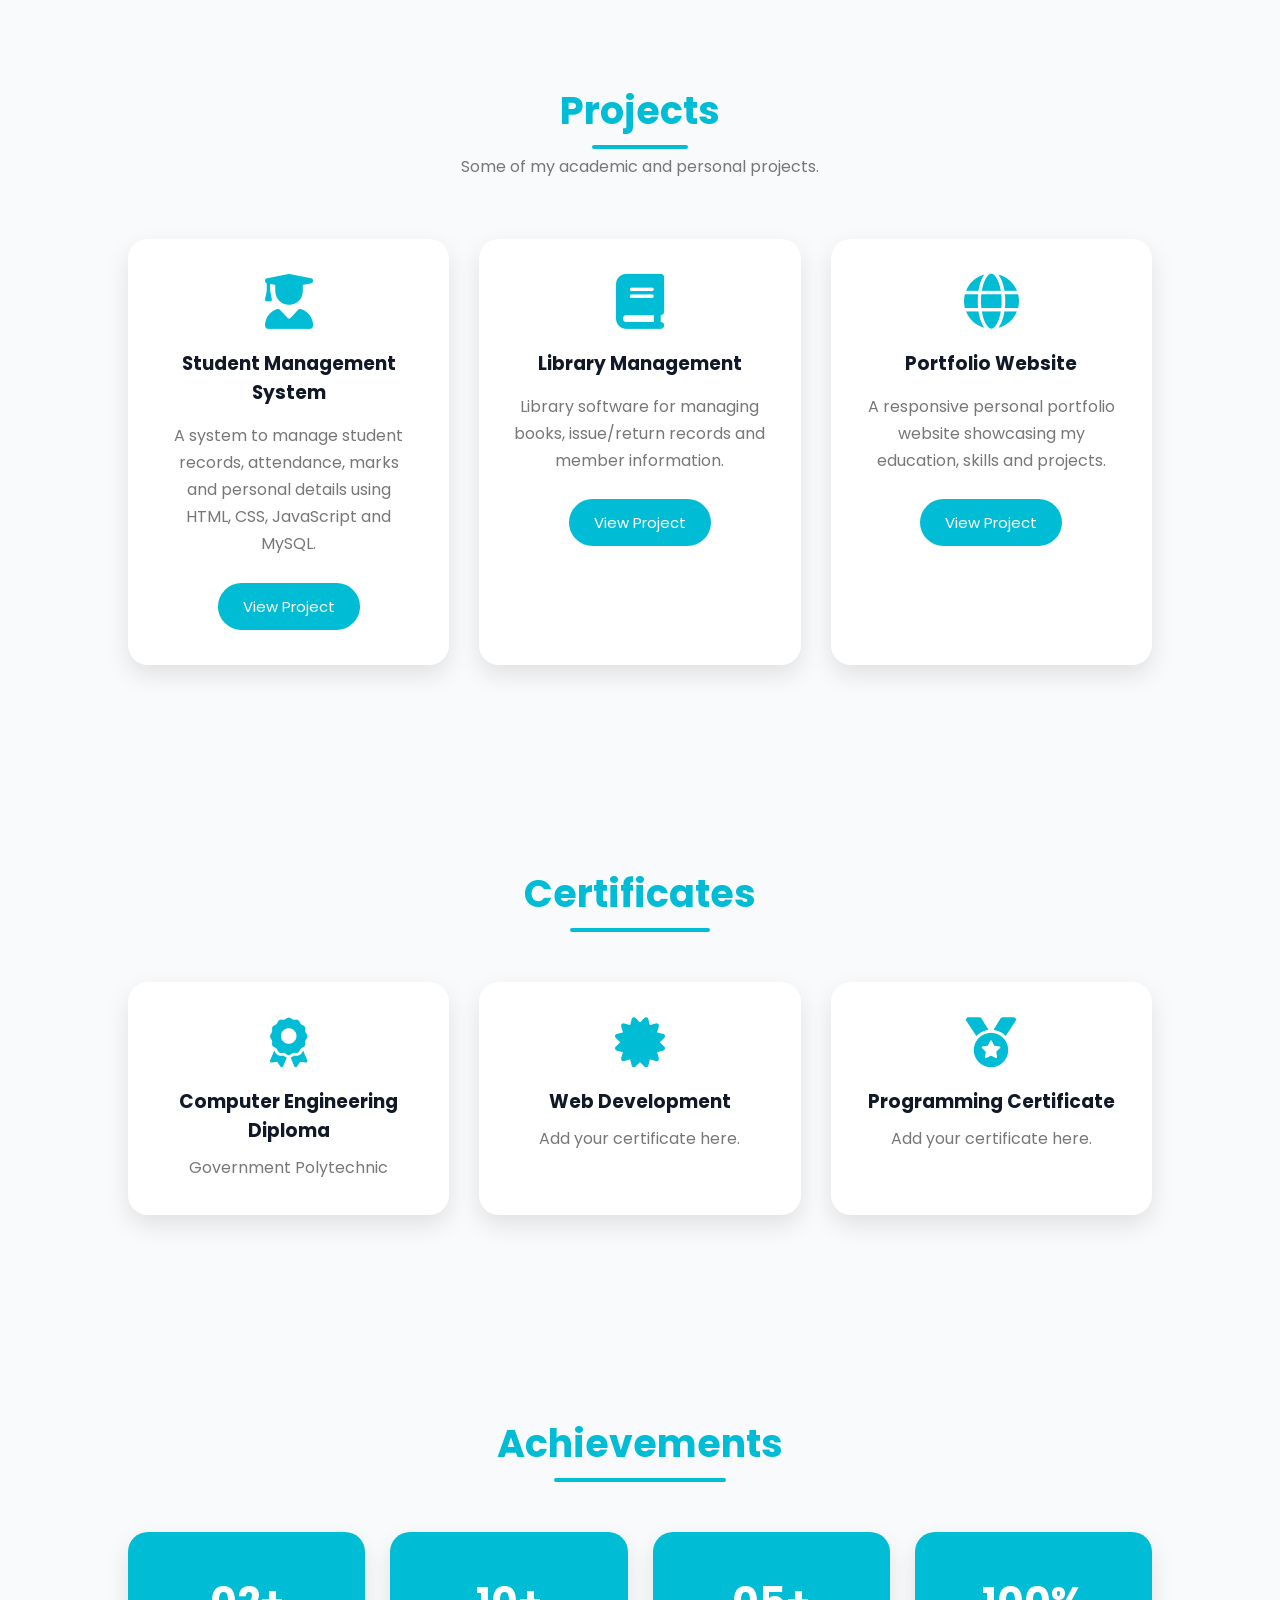
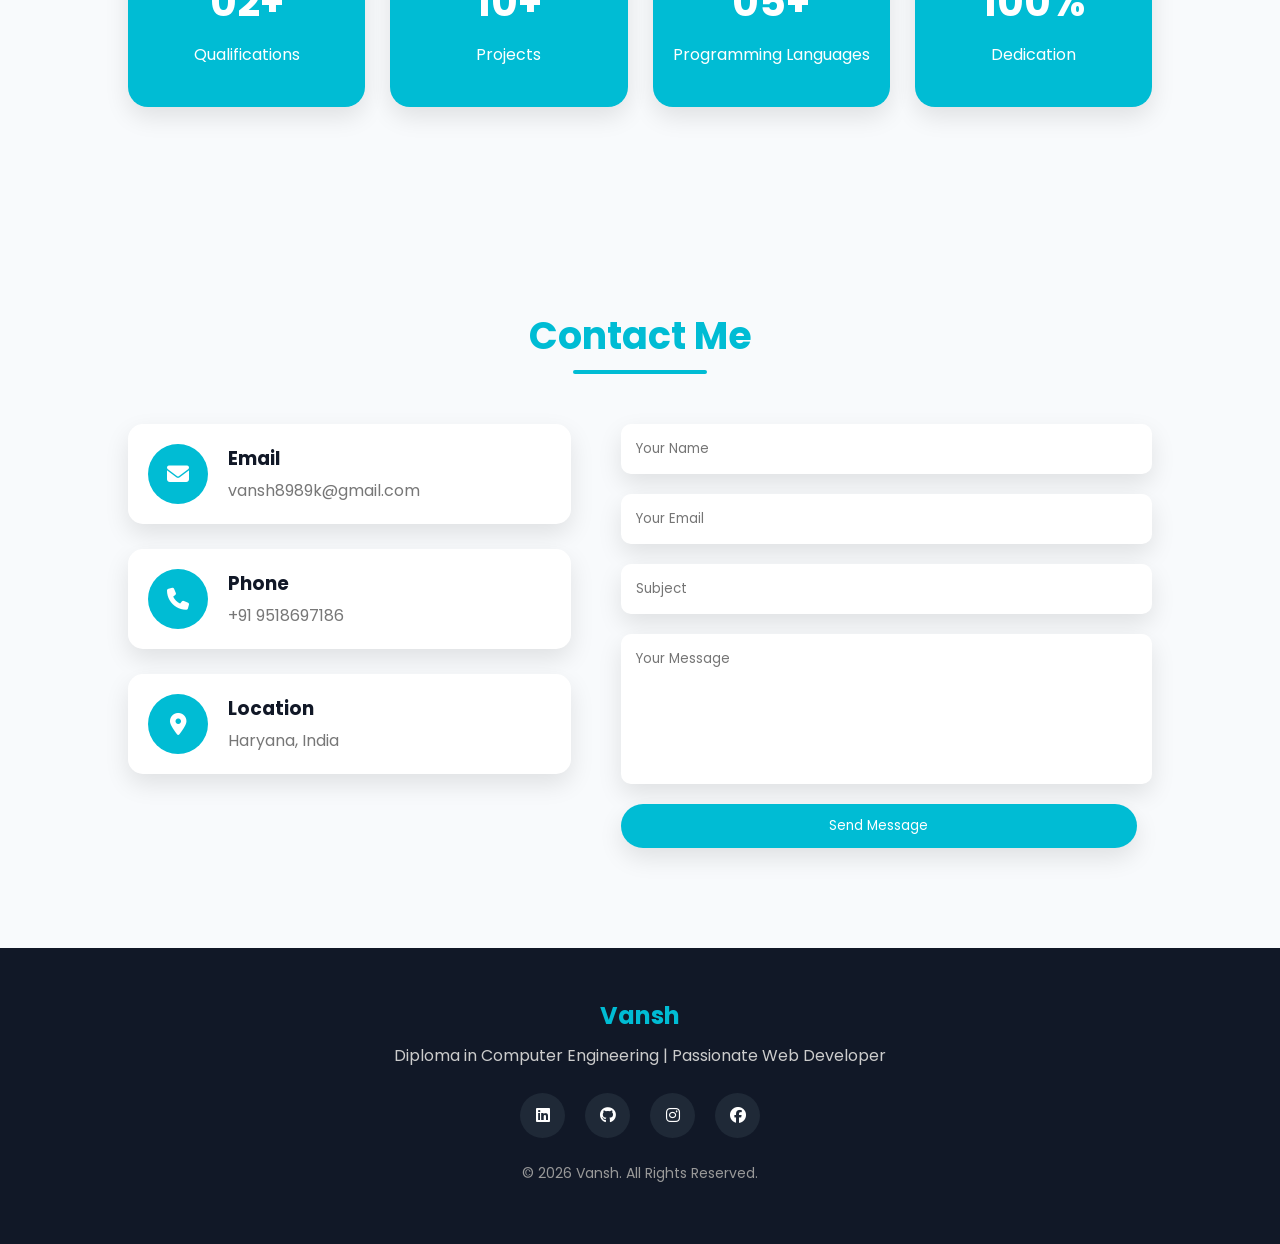
==== commit 527dd470: "Update index.html" ====
--- a/index.html
+++ b/index.html
@@ -123,7 +123,7 @@
 
 <div class="about-image">
 
-<img src="van_2.jpeg" alt="profile">
+<img src="https://github.com/mehravansh615-lgtm/portfolio/blob/main/van_2.jpeg?raw=true" alt="profile">
 
 </div>
 
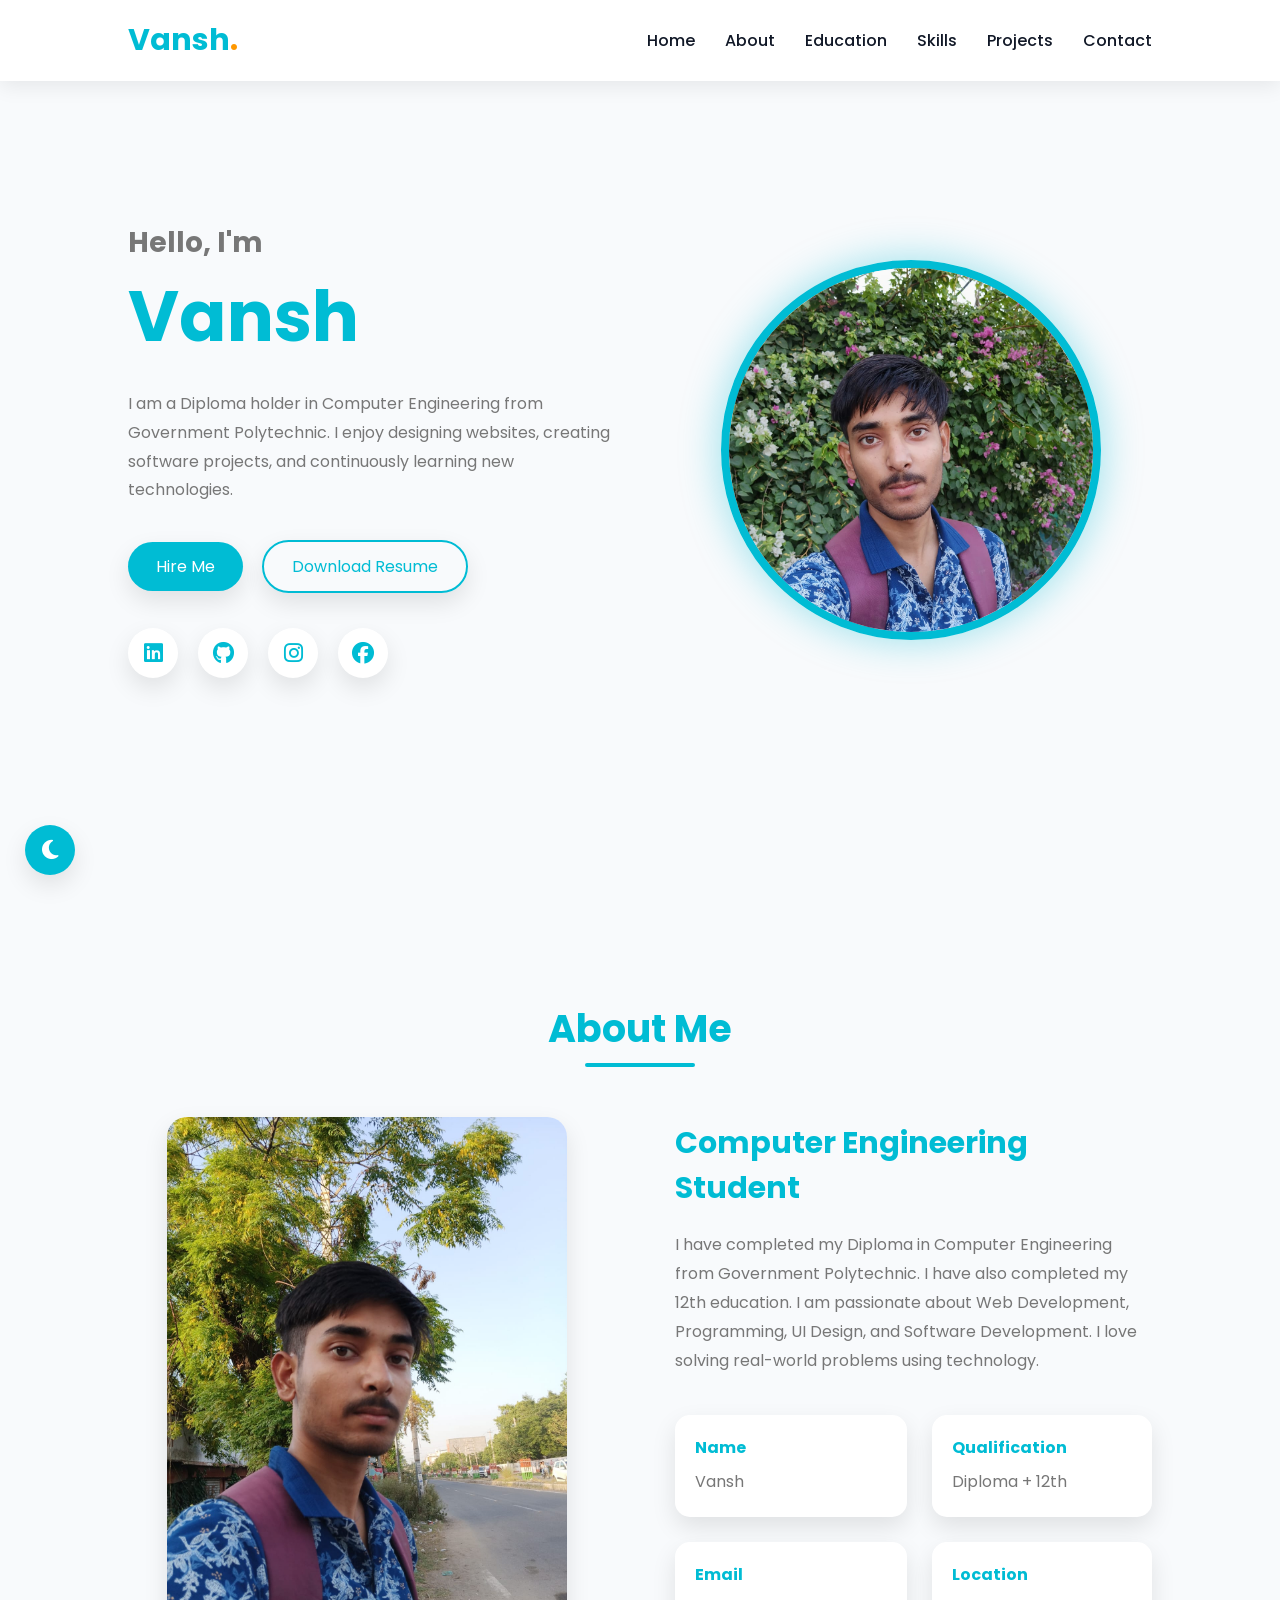
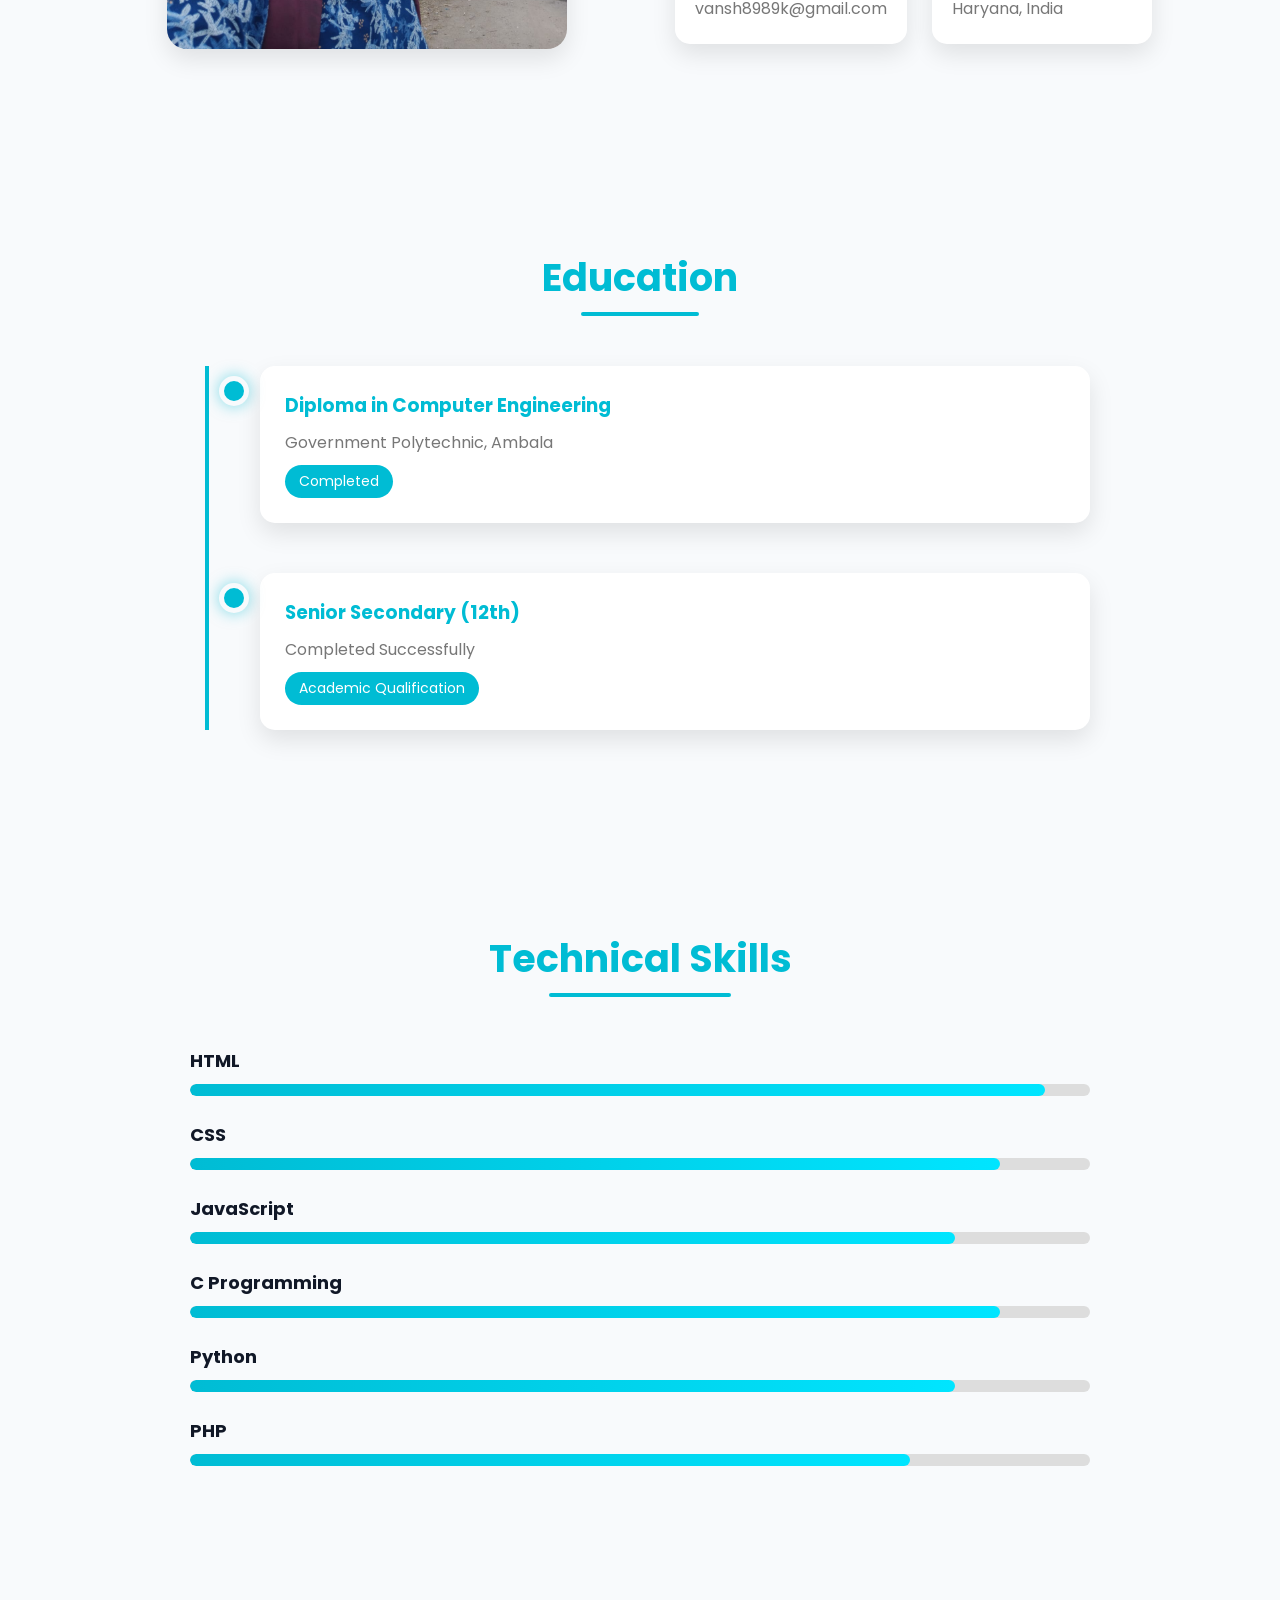
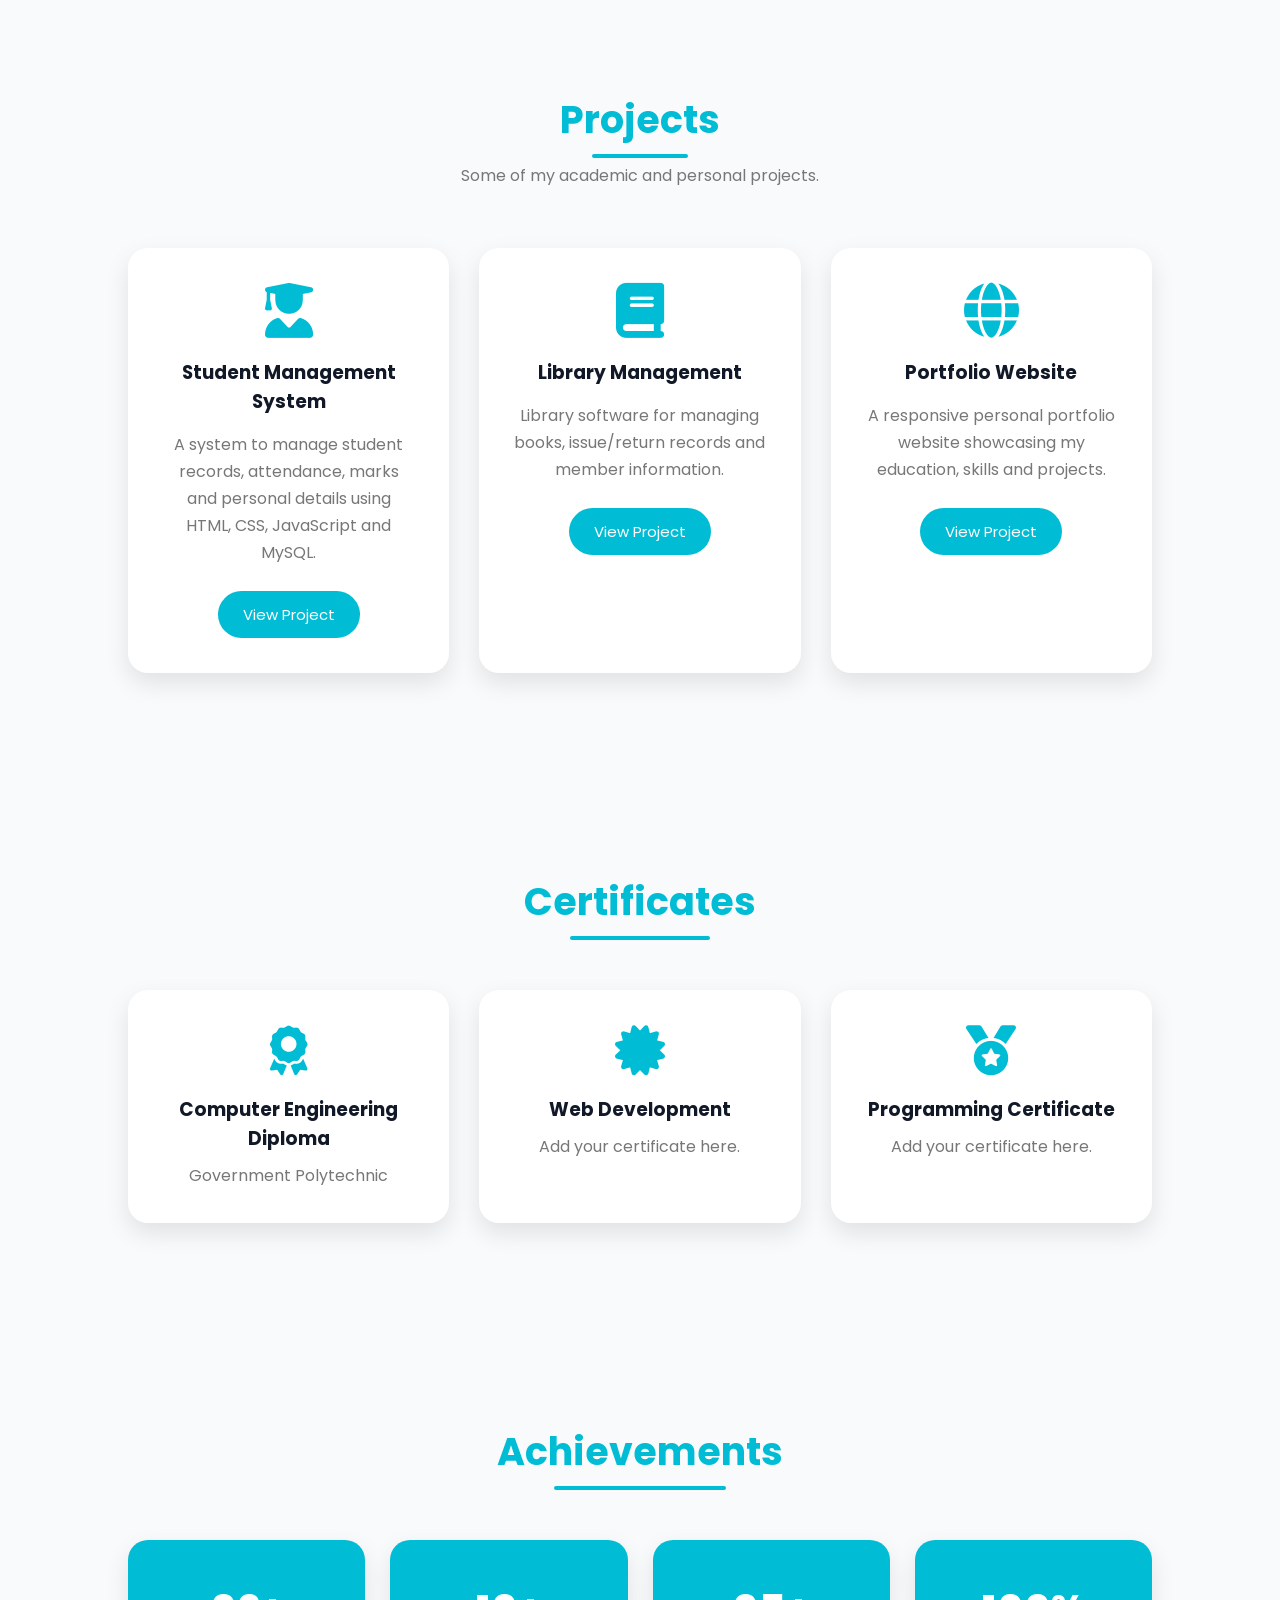
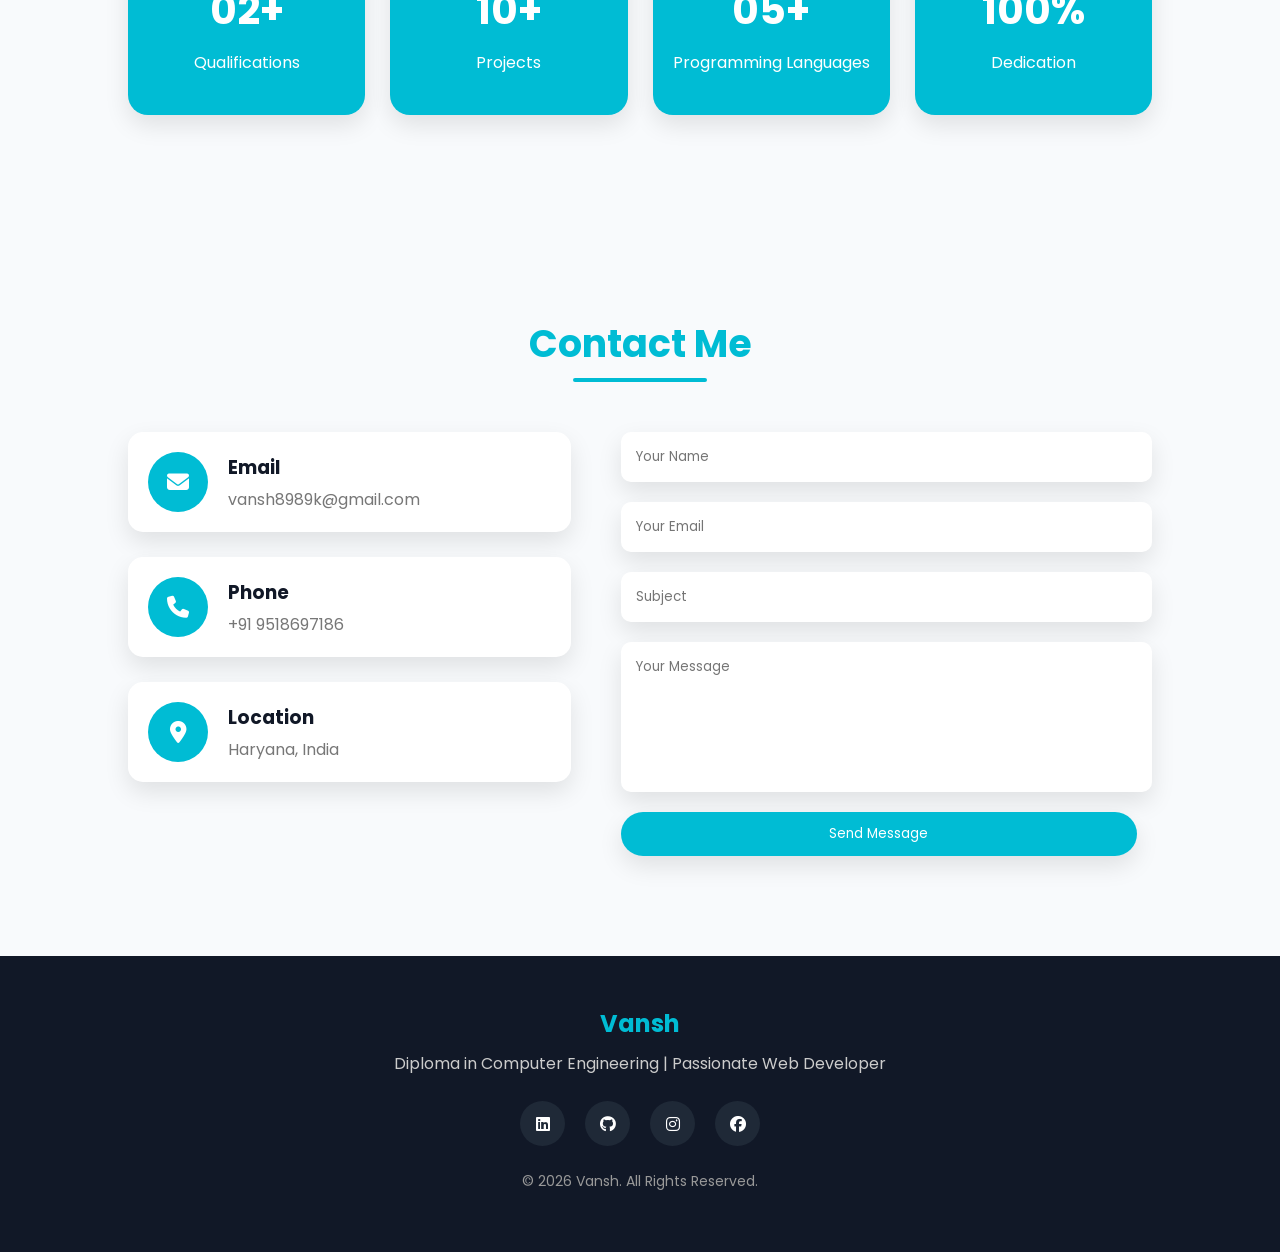
==== commit 65be7769: "Update index.html" ====
--- a/index.html
+++ b/index.html
@@ -3,7 +3,7 @@
 <head>
     <meta charset="UTF-8">
     <meta name="viewport" content="width=device-width, initial-scale=1.0">
-    <title>Vansh | Portfolio</title>
+    <title>Vansh | Computer Engineer Portfolio</title>
 
     <!-- CSS -->
     <link rel="stylesheet" href="style.css">
@@ -123,7 +123,7 @@
 
 <div class="about-image">
 
-<img src="https://github.com/mehravansh615-lgtm/portfolio/blob/main/van_2.jpeg?raw=true" alt="profile">
+<img src="van_2.jpeg" alt="profile">
 
 </div>
 
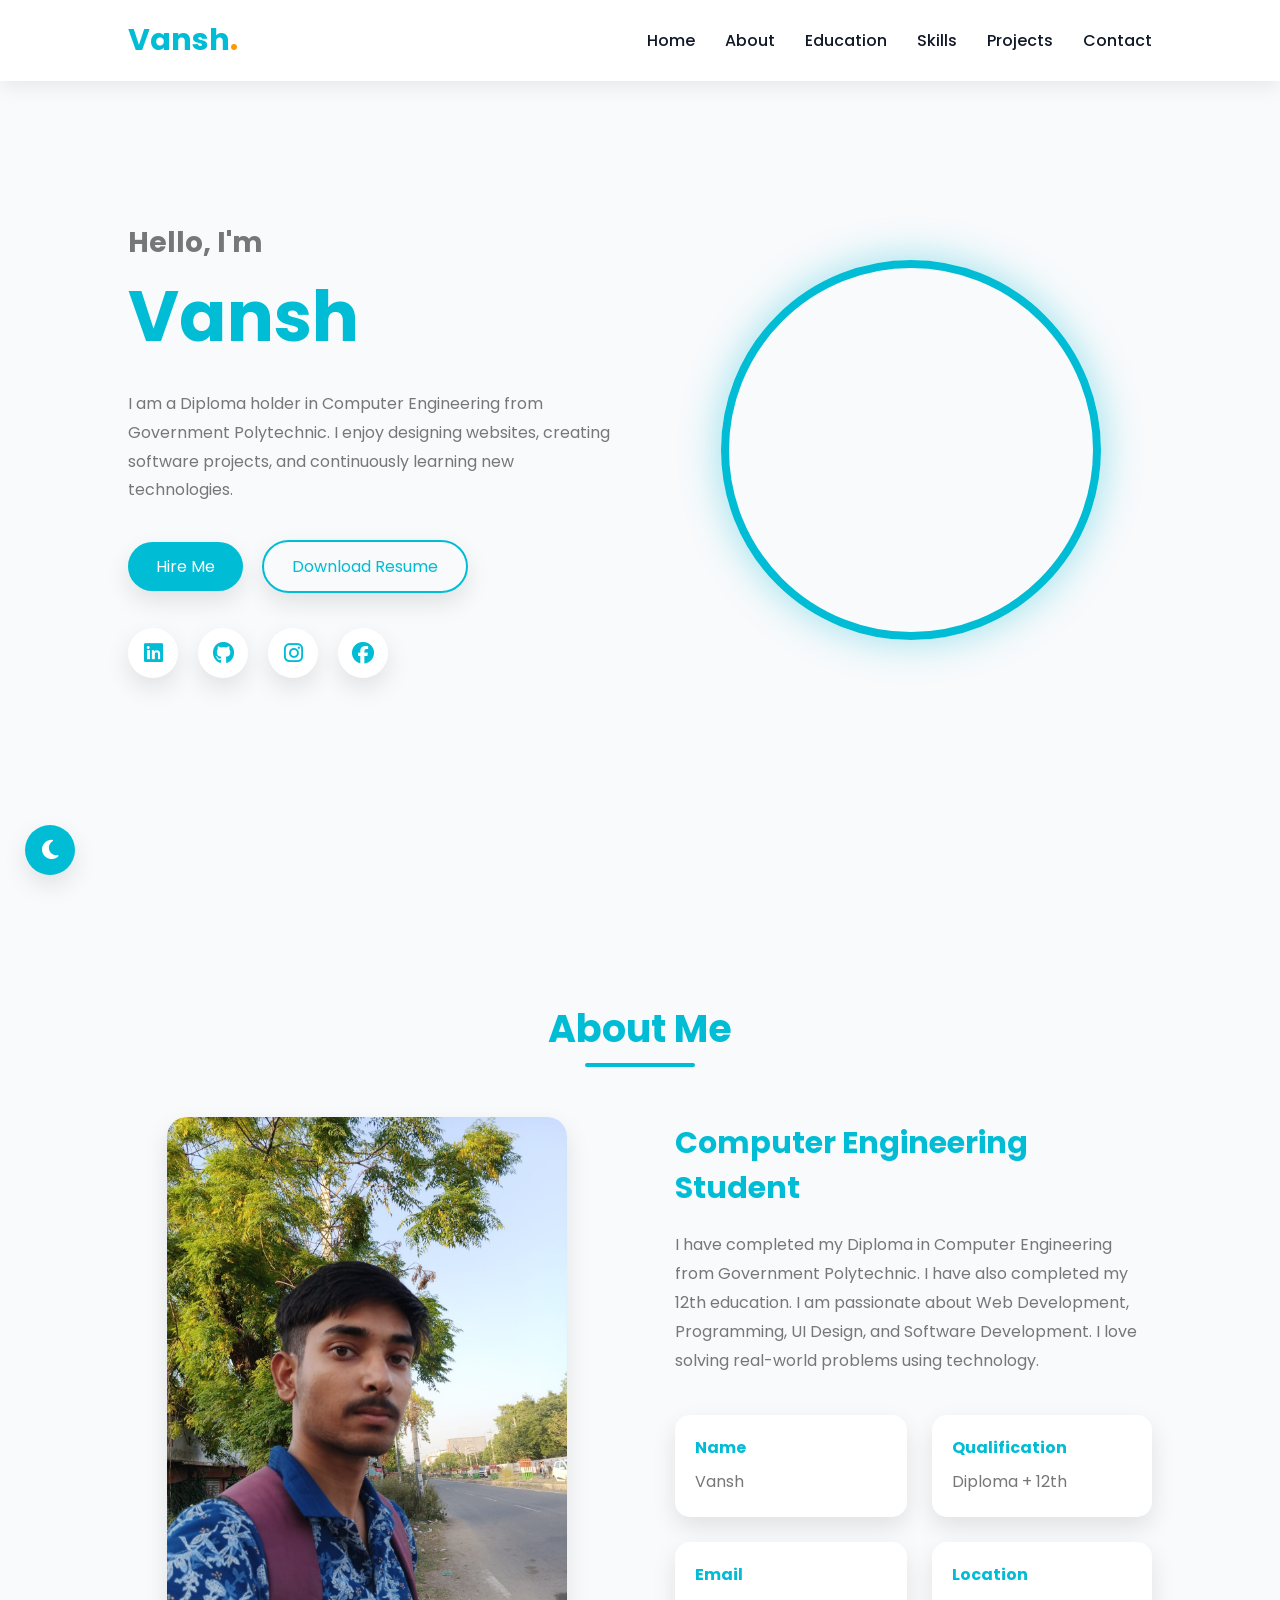
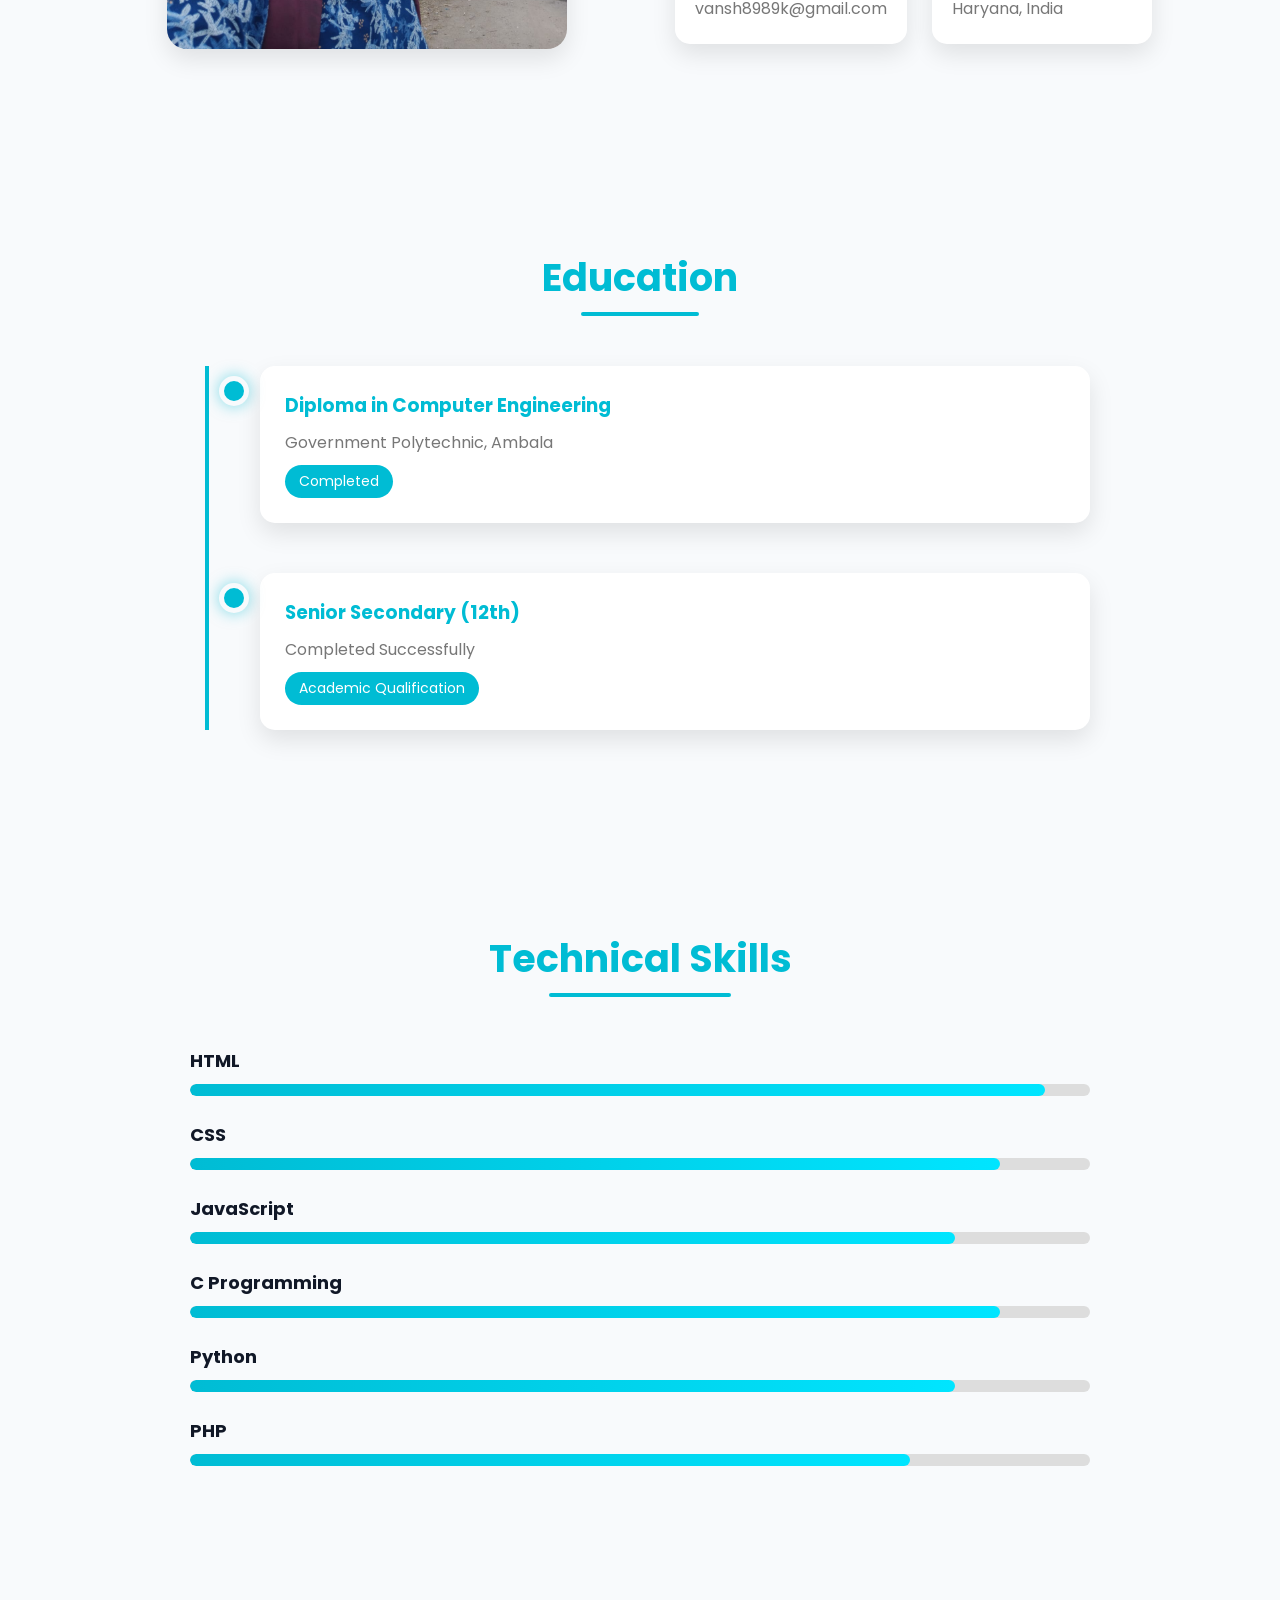
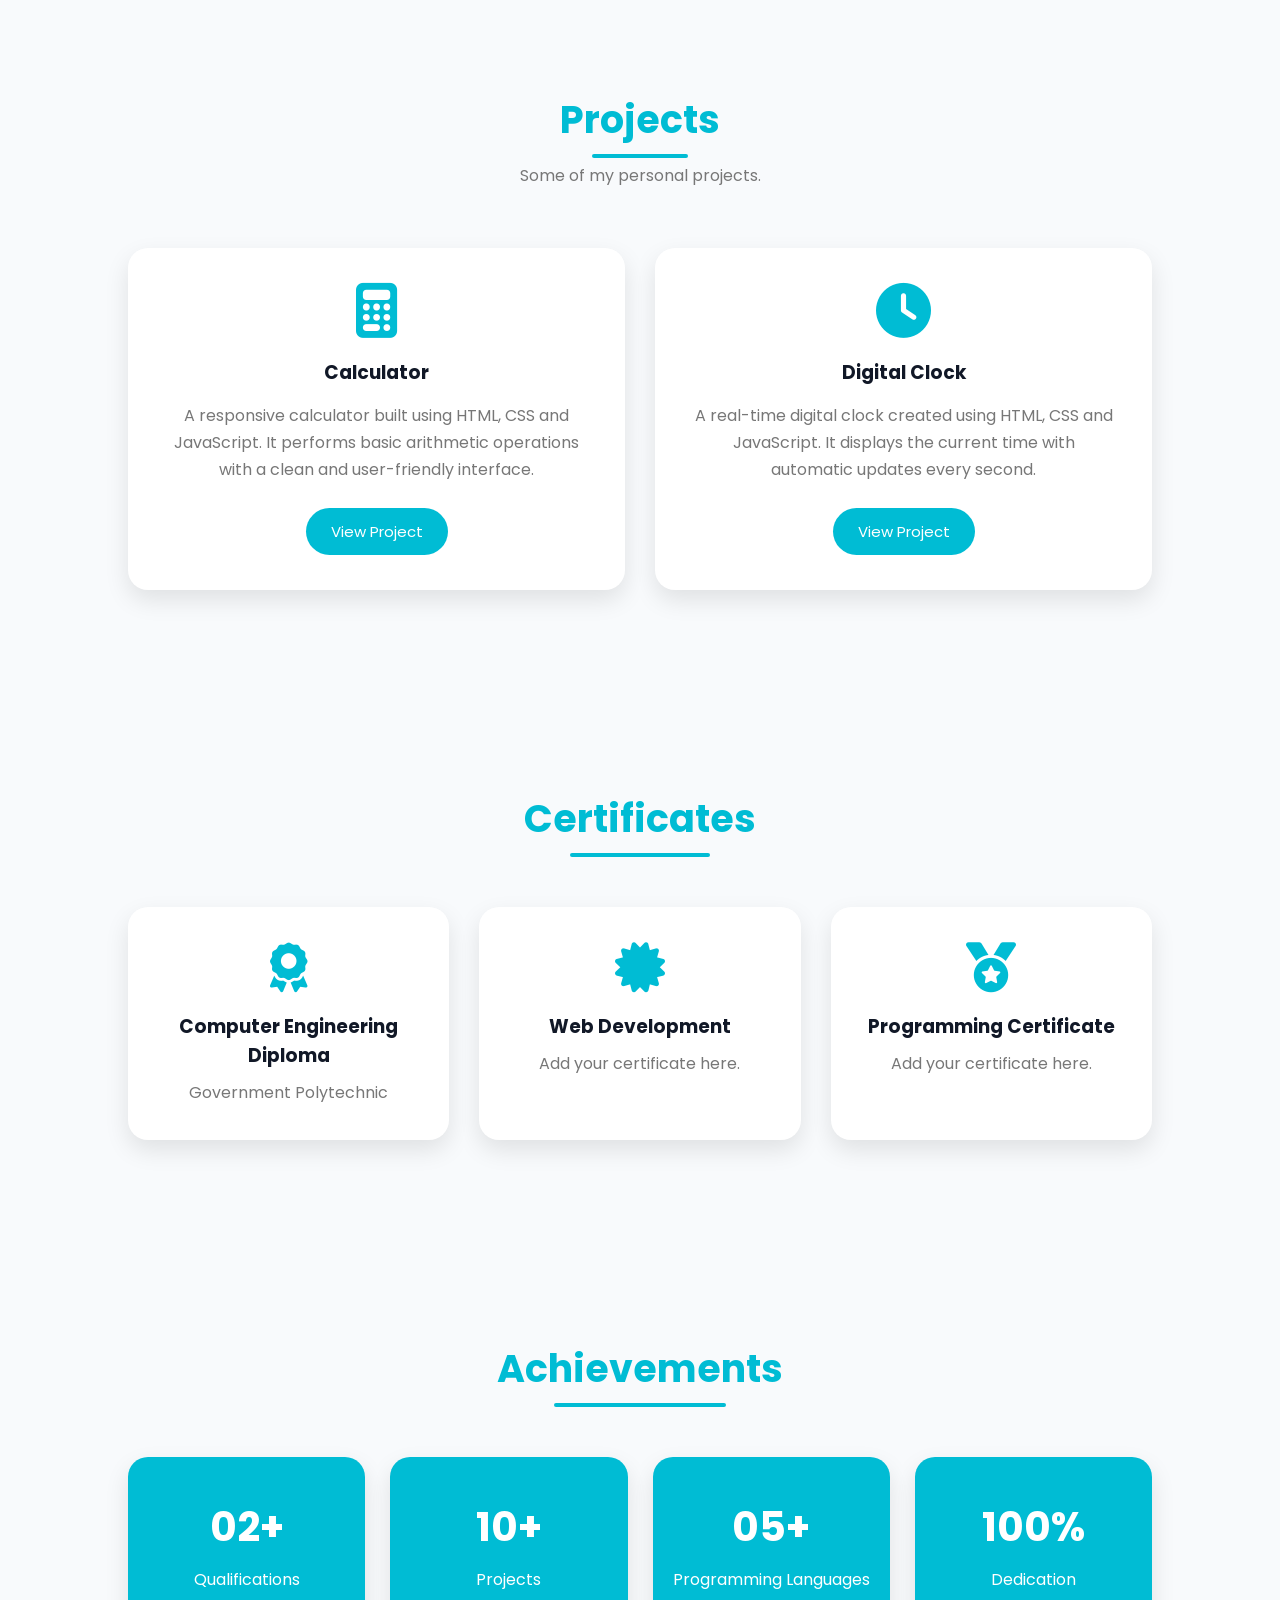
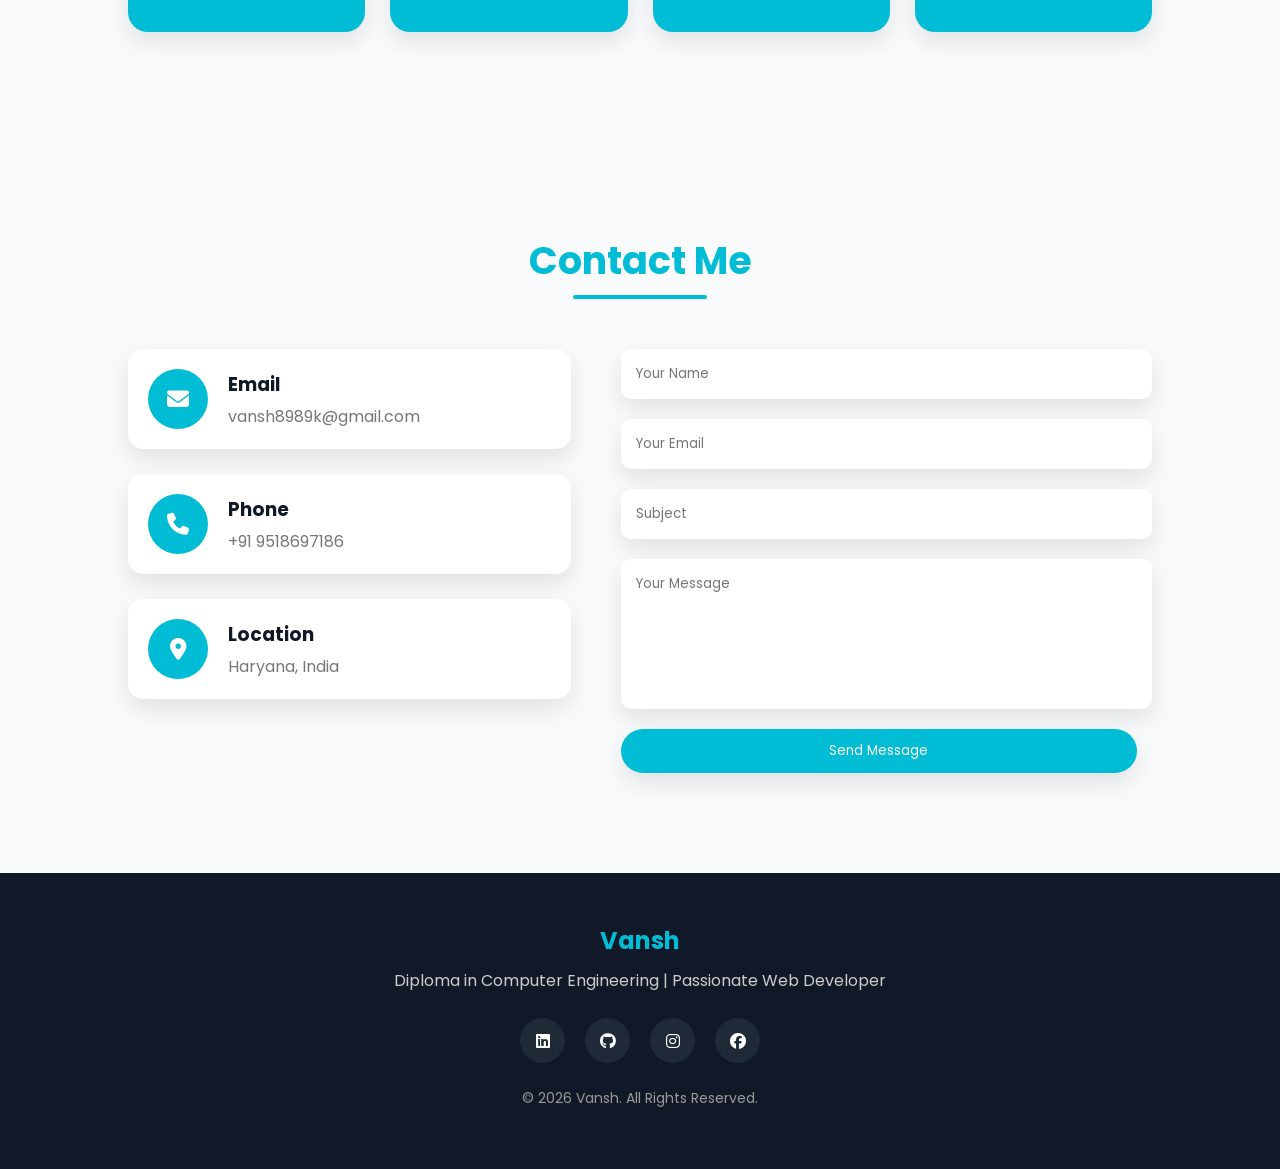
==== commit 0052205b: "Update index.html" ====
--- a/index.html
+++ b/index.html
@@ -101,7 +101,7 @@
 
 <div class="image-card">
 
-<img src="van_me.jpeg" alt="Profile">
+<img src="vansh.jpeg" alt="Profile">
 
 </div>
 
@@ -330,52 +330,50 @@
 <!-- Next sections (Projects, Contact, Footer) will be added in Part 2 -->
 
 <script src="script.js"></script>
-
-<!--==================== PROJECTS ====================-->
 
 <section id="projects">
 
     <div class="section-title">
         <h2>Projects</h2>
-        <p>Some of my academic and personal projects.</p>
+        <p>Some of my personal projects.</p>
     </div>
 
     <div class="projects-container">
 
+        <!-- Calculator Project -->
         <div class="project-card">
-            <i class="fas fa-user-graduate"></i>
-            <h3>Student Management System</h3>
+            <i class="fas fa-calculator"></i>
+            <h3>Calculator</h3>
             <p>
-                A system to manage student records, attendance,
-                marks and personal details using HTML, CSS,
-                JavaScript and MySQL.
+                A responsive calculator built using HTML, CSS and
+                JavaScript. It performs basic arithmetic operations
+                with a clean and user-friendly interface.
             </p>
-            <button class="project-btn">View Project</button>
-        </div>
-
+
+            <a href="calculator.html" target="_blank">
+                <button class="project-btn">View Project</button>
+            </a>
+        </div>
+
+        <!-- Digital Clock Project -->
         <div class="project-card">
-            <i class="fas fa-book"></i>
-            <h3>Library Management</h3>
+            <i class="fas fa-clock"></i>
+            <h3>Digital Clock</h3>
             <p>
-                Library software for managing books,
-                issue/return records and member information.
+                A real-time digital clock created using HTML, CSS and
+                JavaScript. It displays the current time with automatic
+                updates every second.
             </p>
-            <button class="project-btn">View Project</button>
-        </div>
-
-        <div class="project-card">
-            <i class="fas fa-globe"></i>
-            <h3>Portfolio Website</h3>
-            <p>
-                A responsive personal portfolio website
-                showcasing my education, skills and projects.
-            </p>
-            <button class="project-btn">View Project</button>
-        </div>
-
-    </div>
-
-</section>
+
+            <a href="clock.html" target="_blank">
+                <button class="project-btn">View Project</button>
+            </a>
+        </div>
+
+    </div>
+
+</section>
+
 
 <!--==================== CERTIFICATES ====================-->
 
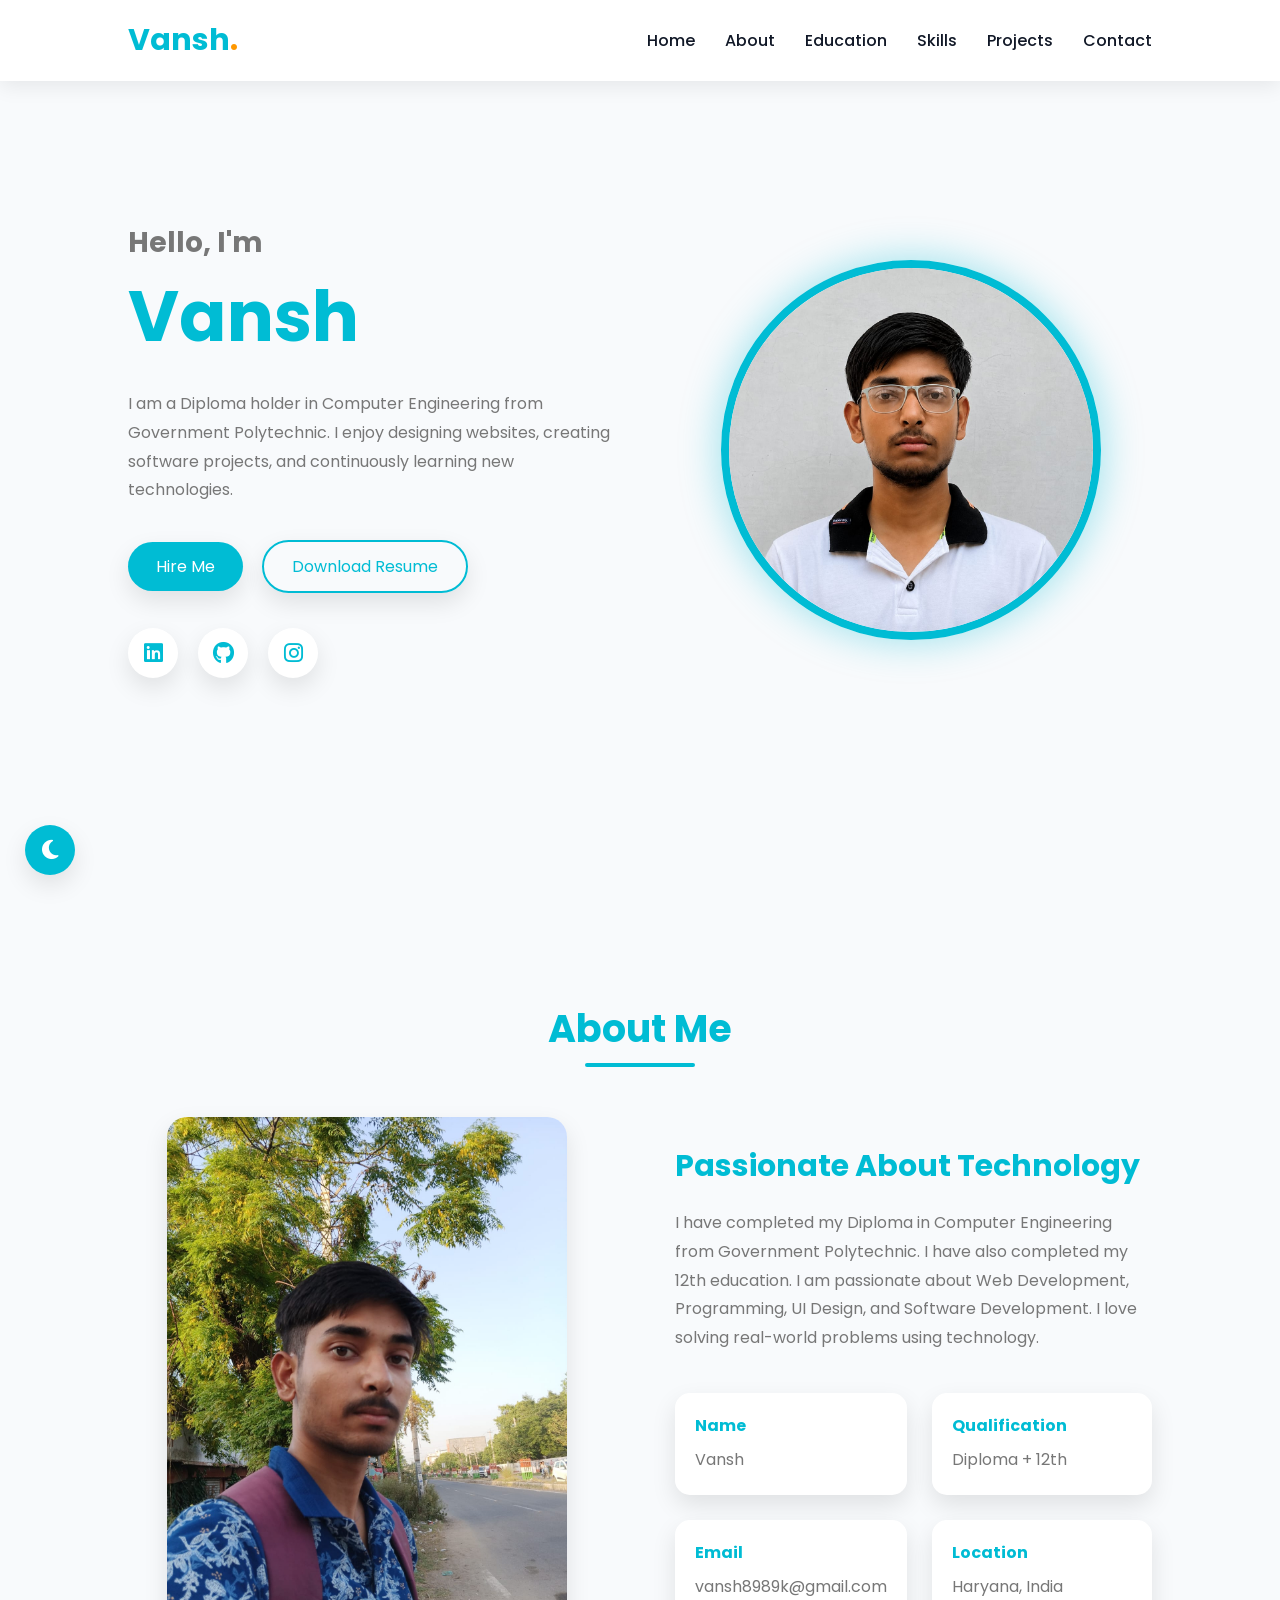
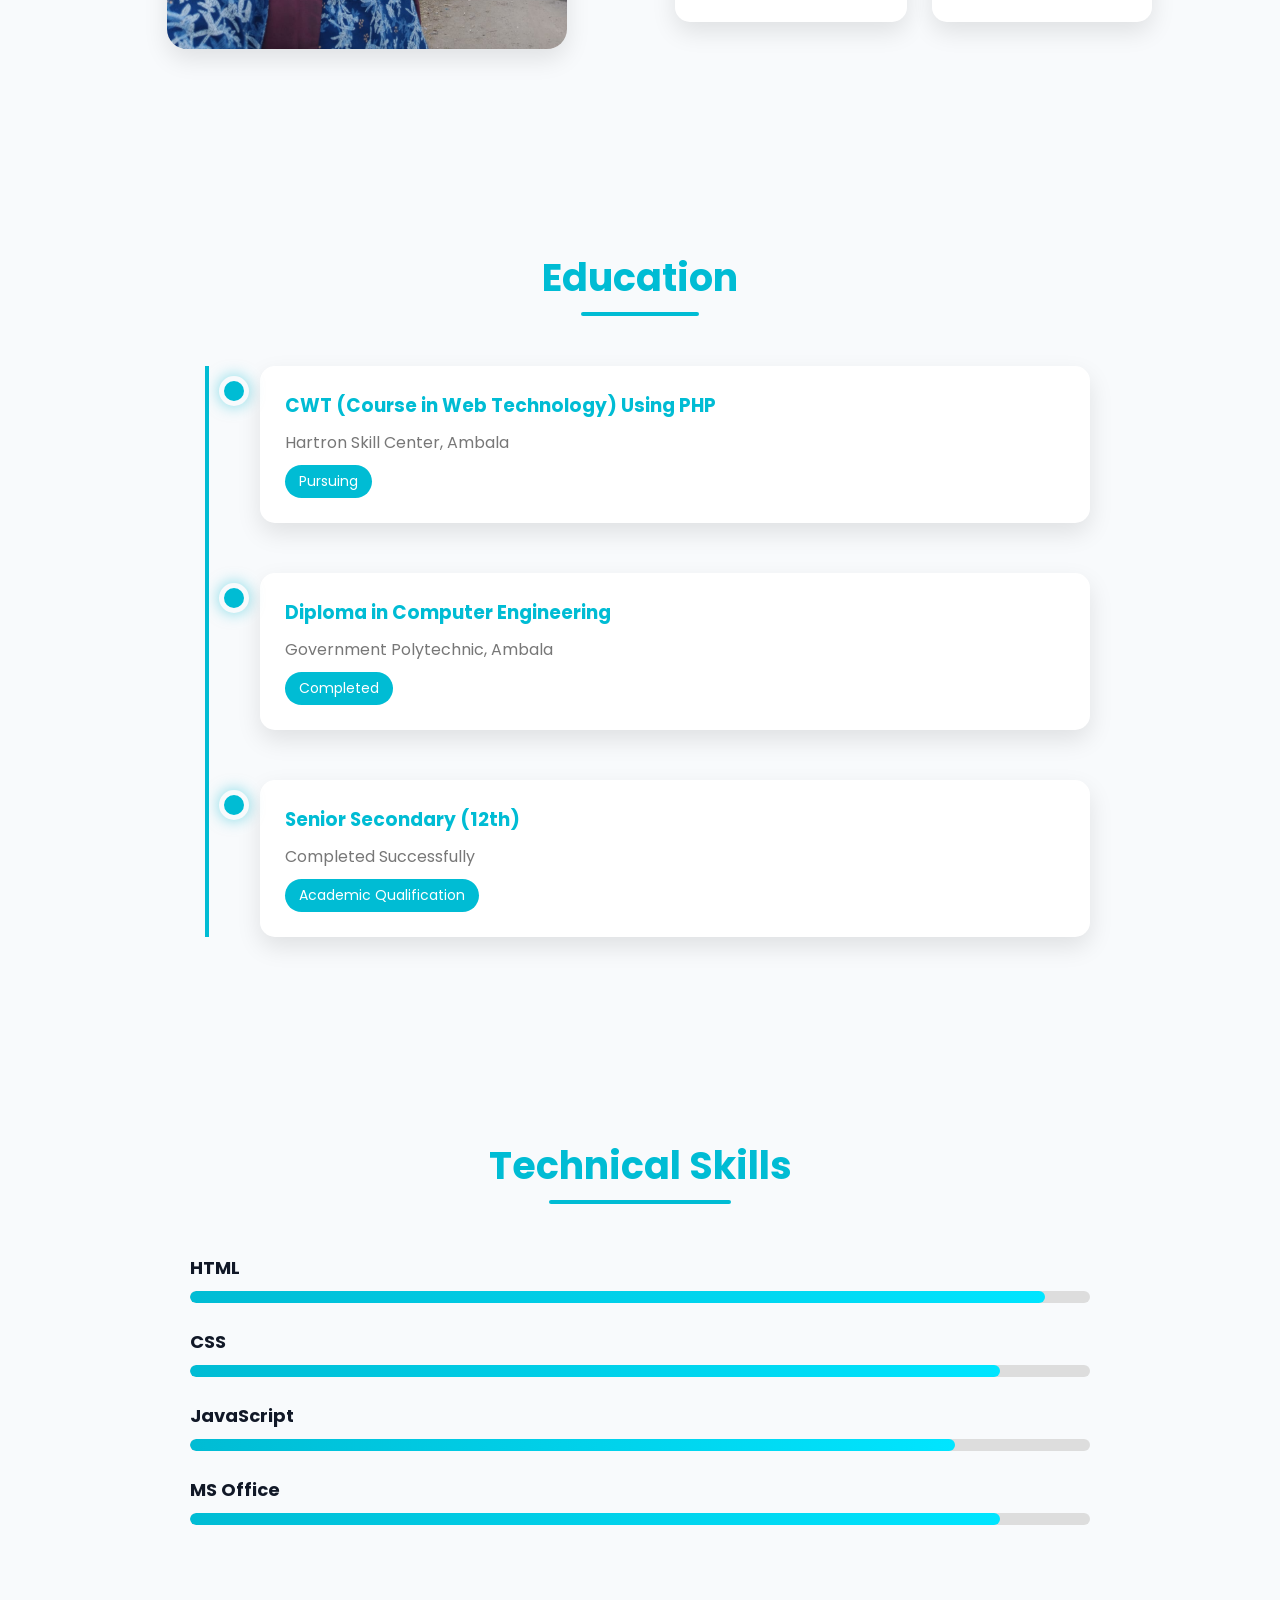
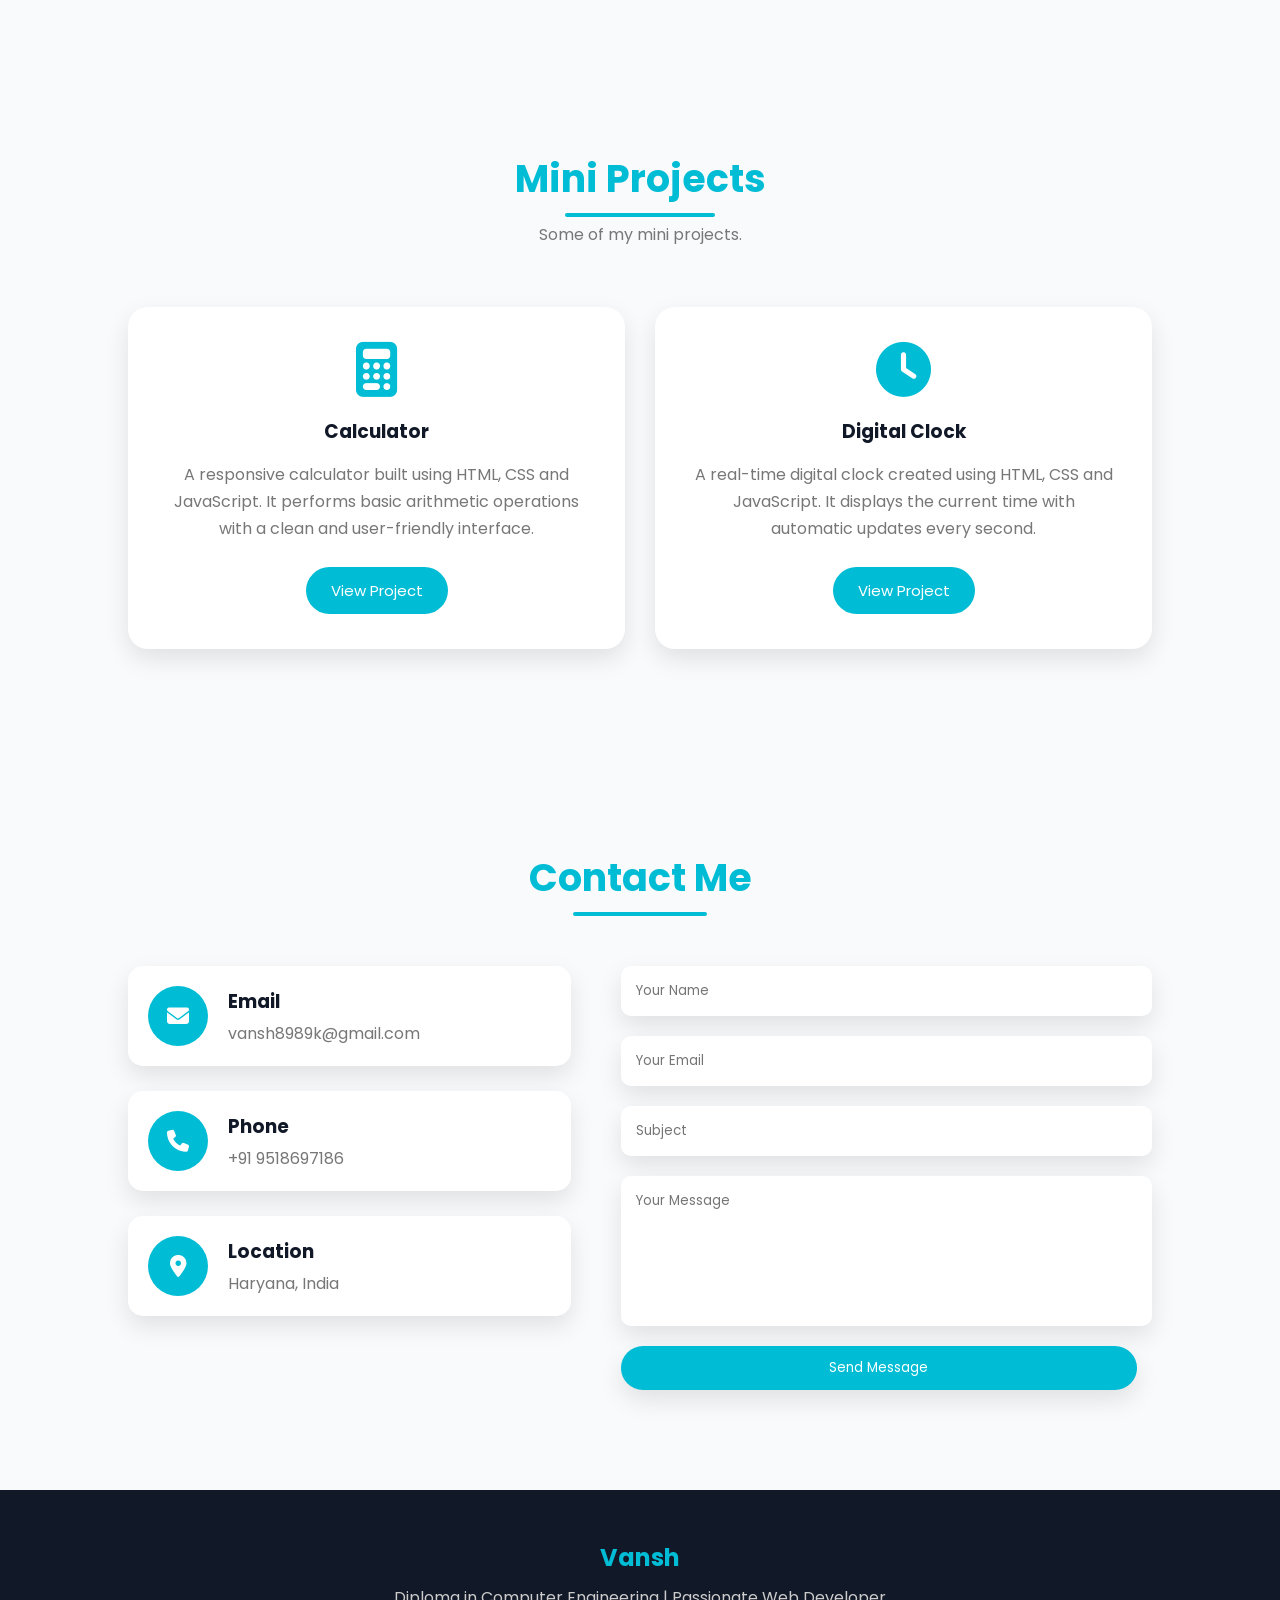
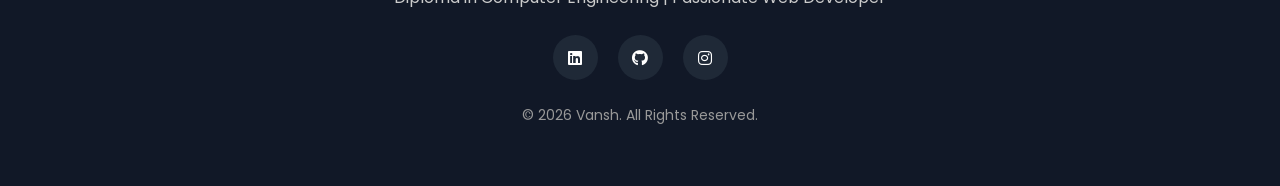
==== commit cd2c0402: "Update index.html" ====
--- a/index.html
+++ b/index.html
@@ -3,7 +3,7 @@
 <head>
     <meta charset="UTF-8">
     <meta name="viewport" content="width=device-width, initial-scale=1.0">
-    <title>Vansh | Computer Engineer Portfolio</title>
+    <title>Vansh | Portfolio</title>
 
     <!-- CSS -->
     <link rel="stylesheet" href="style.css">
@@ -85,13 +85,12 @@
 
 <div class="social">
 
-<a href="#"><i class="fab fa-linkedin"></i></a>
-
-<a href="#"><i class="fab fa-github"></i></a>
-
-<a href="#"><i class="fab fa-instagram"></i></a>
-
-<a href="#"><i class="fab fa-facebook"></i></a>
+<a href="https://www.linkedin.com/in/vansh-mehra-b5342b39b?utm_source=share_via&utm_content=profile&utm_medium=member_android" target="_blank"><i class="fab fa-linkedin"></i></a>
+
+<a href="#" target="_blank"><i class="fab fa-github"></i></a>
+
+<a href="https://www.instagram.com/vanshmehrakshp/" target="_blank"><i class="fab fa-instagram"></i></a>
+
 
 </div>
 
@@ -129,7 +128,7 @@
 
 <div class="about-content">
 
-<h3>Computer Engineering Student</h3>
+<h3>Passionate About Technology</h3>
 
 <p>
 
@@ -191,47 +190,109 @@
 
 </section>
 
+
 <!--==================== EDUCATION ====================-->
-
 <section id="education">
 
+    <div class="section-title">
+        <h2>Education</h2>
+    </div>
+
+    <div class="timeline">
+
+        <!-- Course -->
+        <div class="timeline-item">
+            <div class="circle"></div>
+            <div class="content">
+                <h3>CWT (Course in Web Technology) Using PHP</h3>
+                <p>Hartron Skill Center, Ambala</p>
+                <span>Pursuing</span>
+            </div>
+        </div>
+
+        <!-- Diploma -->
+        <div class="timeline-item">
+            <div class="circle"></div>
+            <div class="content">
+                <h3>Diploma in Computer Engineering</h3>
+                <p>Government Polytechnic, Ambala</p>
+                <span>Completed</span>
+            </div>
+        </div>
+
+        <!-- 12th -->
+        <div class="timeline-item">
+            <div class="circle"></div>
+            <div class="content">
+                <h3>Senior Secondary (12th)</h3>
+                <p>Completed Successfully</p>
+                <span>Academic Qualification</span>
+            </div>
+        </div>
+
+    </div>
+
+</section>
+
+<!--==================== SKILLS ====================-->
+
+<section id="skills">
+
 <div class="section-title">
 
-<h2>Education</h2>
-
-</div>
-
-<div class="timeline">
-
-<div class="timeline-item">
-
-<div class="circle"></div>
-
-<div class="content">
-
-<h3>Diploma in Computer Engineering</h3>
-
-<p>Government Polytechnic, Ambala</p>
-
-<span>Completed</span>
-
-</div>
-
-</div>
-
-<div class="timeline-item">
-
-<div class="circle"></div>
-
-<div class="content">
-
-<h3>Senior Secondary (12th)</h3>
-
-<p>Completed Successfully</p>
-
-<span>Academic Qualification</span>
-
-</div>
+<h2>Technical Skills</h2>
+
+</div>
+
+<div class="skills-container">
+
+<div class="skill">
+
+<h4>HTML</h4>
+
+<div class="bar">
+
+<div class="progress html"></div>
+
+</div>
+
+</div>
+
+<div class="skill">
+
+<h4>CSS</h4>
+
+<div class="bar">
+
+<div class="progress css"></div>
+
+</div>
+
+</div>
+
+<div class="skill">
+
+<h4>JavaScript</h4>
+
+<div class="bar">
+
+<div class="progress js"></div>
+
+</div>
+
+</div>
+
+<div class="skill">
+
+<h4>MS Office</h4>
+
+<div class="bar">
+
+<div class="progress c"></div>
+
+</div>
+
+
 
 </div>
 
@@ -239,94 +300,6 @@
 
 </section>
 
-<!--==================== SKILLS ====================-->
-
-<section id="skills">
-
-<div class="section-title">
-
-<h2>Technical Skills</h2>
-
-</div>
-
-<div class="skills-container">
-
-<div class="skill">
-
-<h4>HTML</h4>
-
-<div class="bar">
-
-<div class="progress html"></div>
-
-</div>
-
-</div>
-
-<div class="skill">
-
-<h4>CSS</h4>
-
-<div class="bar">
-
-<div class="progress css"></div>
-
-</div>
-
-</div>
-
-<div class="skill">
-
-<h4>JavaScript</h4>
-
-<div class="bar">
-
-<div class="progress js"></div>
-
-</div>
-
-</div>
-
-<div class="skill">
-
-<h4>C Programming</h4>
-
-<div class="bar">
-
-<div class="progress c"></div>
-
-</div>
-
-</div>
-
-<div class="skill">
-
-<h4>Python</h4>
-
-<div class="bar">
-
-<div class="progress cpp"></div>
-
-</div>
-
-</div>
-
-<div class="skill">
-
-<h4>PHP</h4>
-
-<div class="bar">
-
-<div class="progress java"></div>
-
-</div>
-
-</div>
-
-</div>
-
-</section>
-
 <!-- Next sections (Projects, Contact, Footer) will be added in Part 2 -->
 
 <script src="script.js"></script>
@@ -334,8 +307,8 @@
 <section id="projects">
 
     <div class="section-title">
-        <h2>Projects</h2>
-        <p>Some of my personal projects.</p>
+        <h2>Mini Projects</h2>
+        <p>Some of my mini projects.</p>
     </div>
 
     <div class="projects-container">
@@ -377,7 +350,7 @@
 
 <!--==================== CERTIFICATES ====================-->
 
-<section id="certificates">
+<!-- <section id="certificates">
 
     <div class="section-title">
         <h2>Certificates</h2>
@@ -405,41 +378,37 @@
 
     </div>
 
-</section>
+</section> -->
 
 <!--==================== ACHIEVEMENTS ====================-->
 
-<section id="achievements">
+<!-- <section id="achievements">
 
     <div class="section-title">
-        <h2>Achievements</h2>
+        <h2>Strengths</h2>
     </div>
 
     <div class="achievement-container">
 
         <div class="achievement-card">
-            <h2>02+</h2>
-            <p>Qualifications</p>
+            <h4>Disciplined</h4>
         </div>
 
         <div class="achievement-card">
-            <h2>10+</h2>
-            <p>Projects</p>
+            <h4>10+</h4>
         </div>
 
         <div class="achievement-card">
-            <h2>05+</h2>
-            <p>Programming Languages</p>
+            <h4>05+</h4>
         </div>
 
         <div class="achievement-card">
-            <h2>100%</h2>
-            <p>Dedication</p>
-        </div>
-
-    </div>
-
-</section>
+            <h4>100%</h4>
+        </div>
+
+    </div>
+
+</section> -->
 
 <!--==================== CONTACT ====================-->
 
@@ -512,13 +481,11 @@
 
     <div class="footer-social">
 
-        <a href="#"><i class="fab fa-linkedin"></i></a>
-
-        <a href="#"><i class="fab fa-github"></i></a>
-
-        <a href="#"><i class="fab fa-instagram"></i></a>
-
-        <a href="#"><i class="fab fa-facebook"></i></a>
+        <a href="https://www.linkedin.com/in/vansh-mehra-b5342b39b?utm_source=share_via&utm_content=profile&utm_medium=member_android" target="_blank"><i class="fab fa-linkedin"></i></a>
+
+        <a href="#" target="_blank"><i class="fab fa-github"></i></a>
+
+        <a href="https://www.instagram.com/vanshmehrakshp/" target="_blank"><i class="fab fa-instagram"></i></a>
 
     </div>
 
